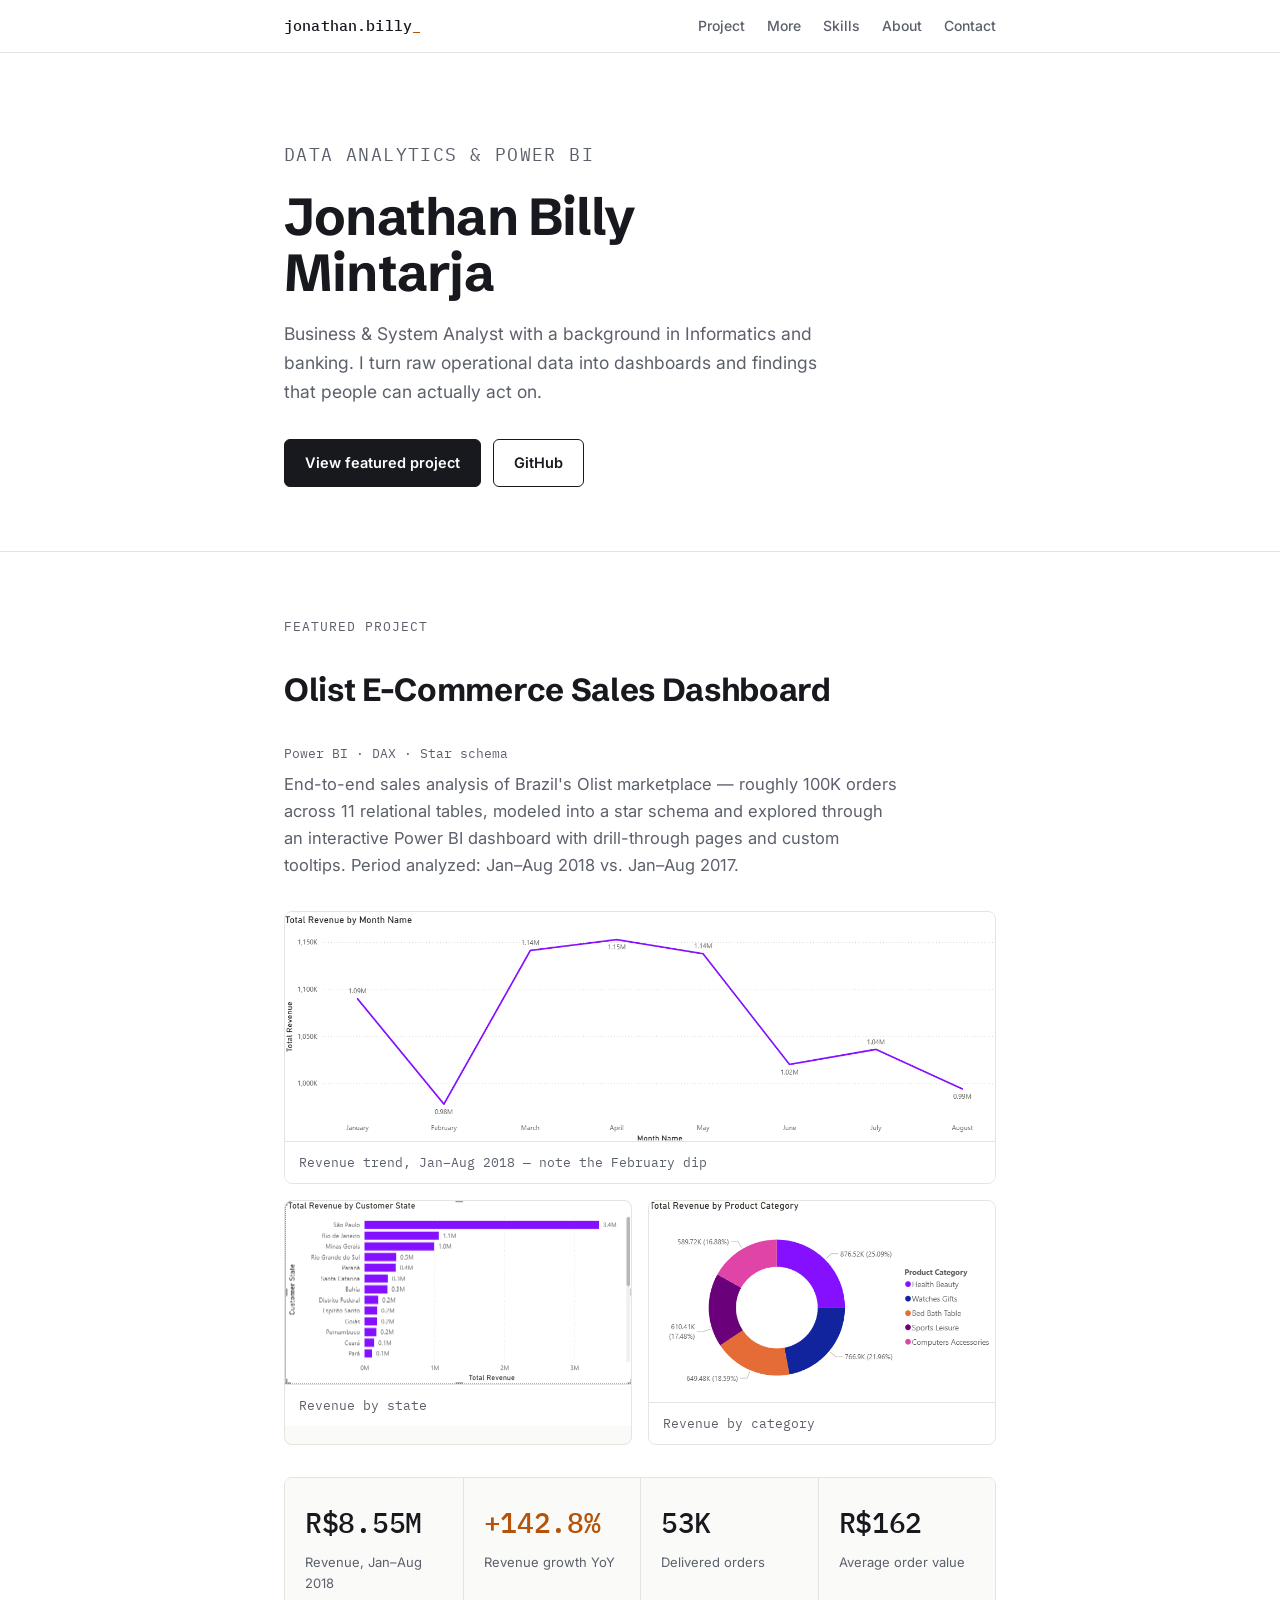
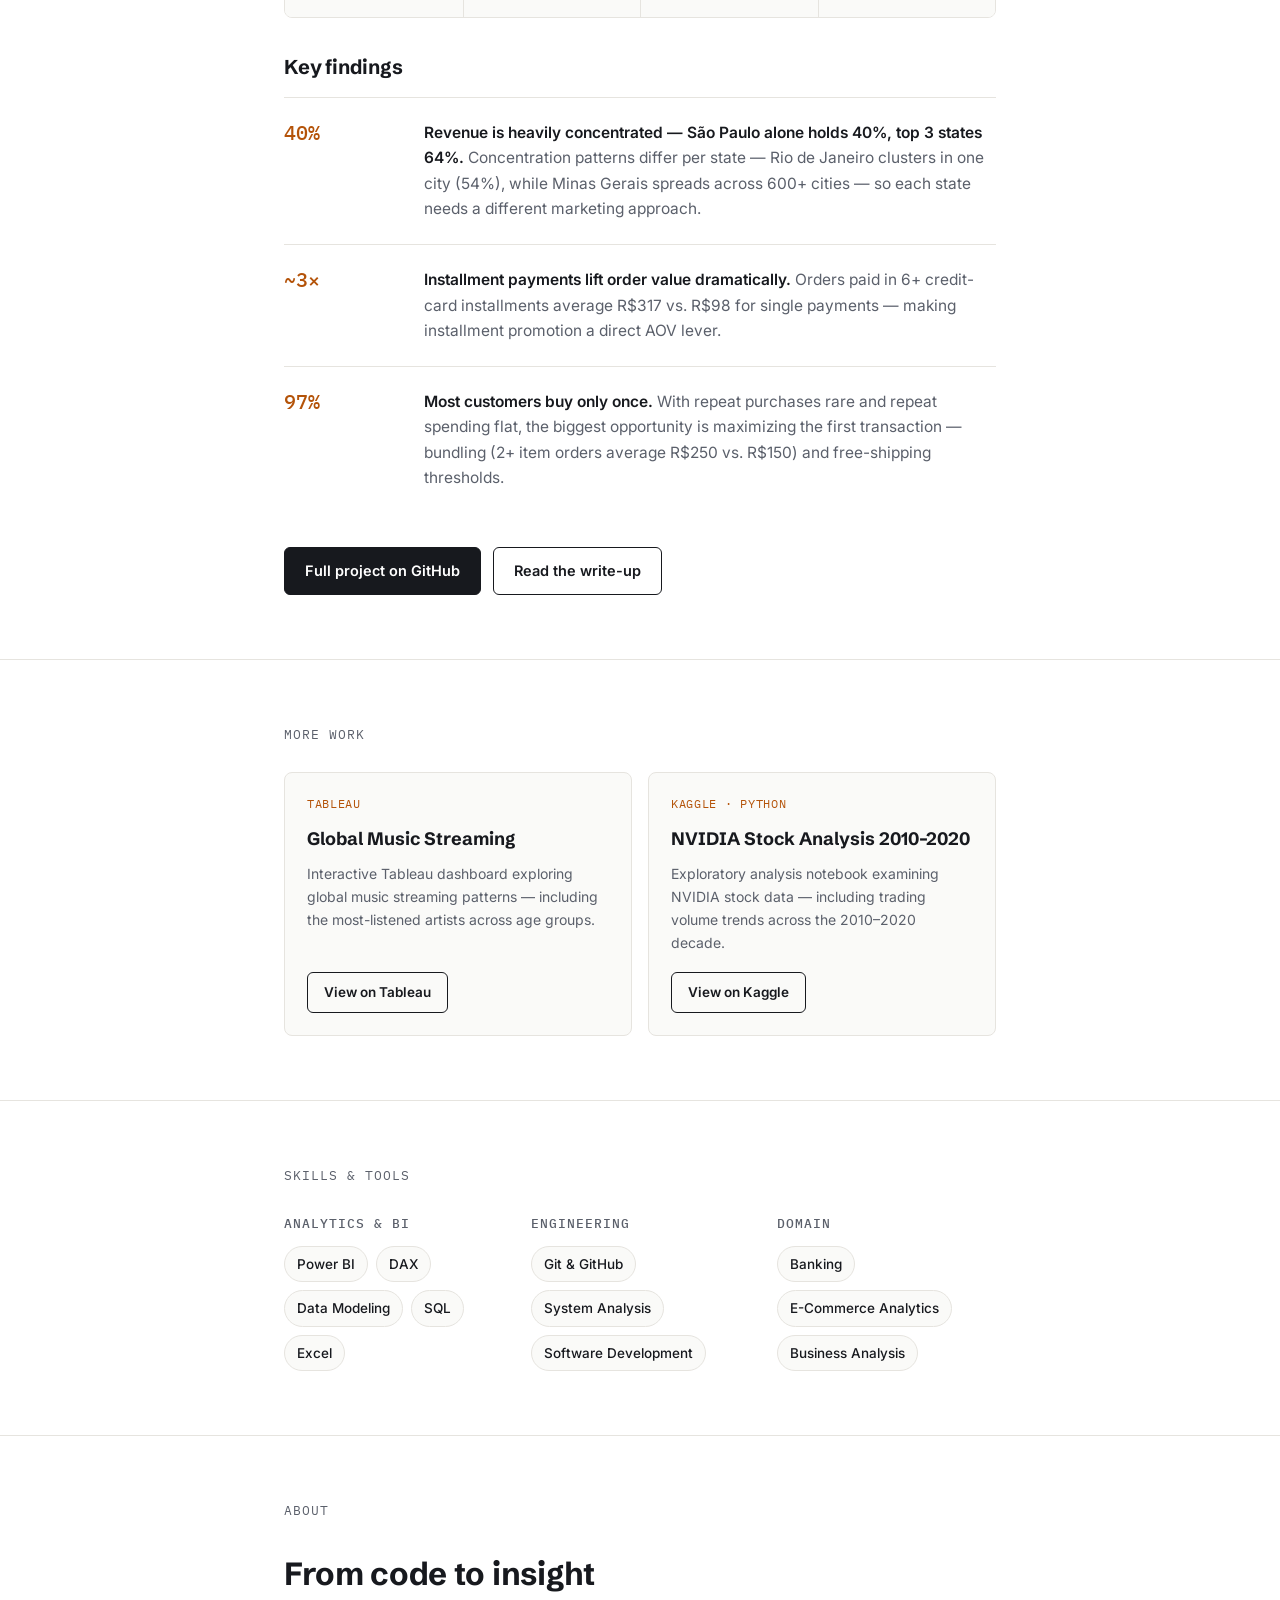
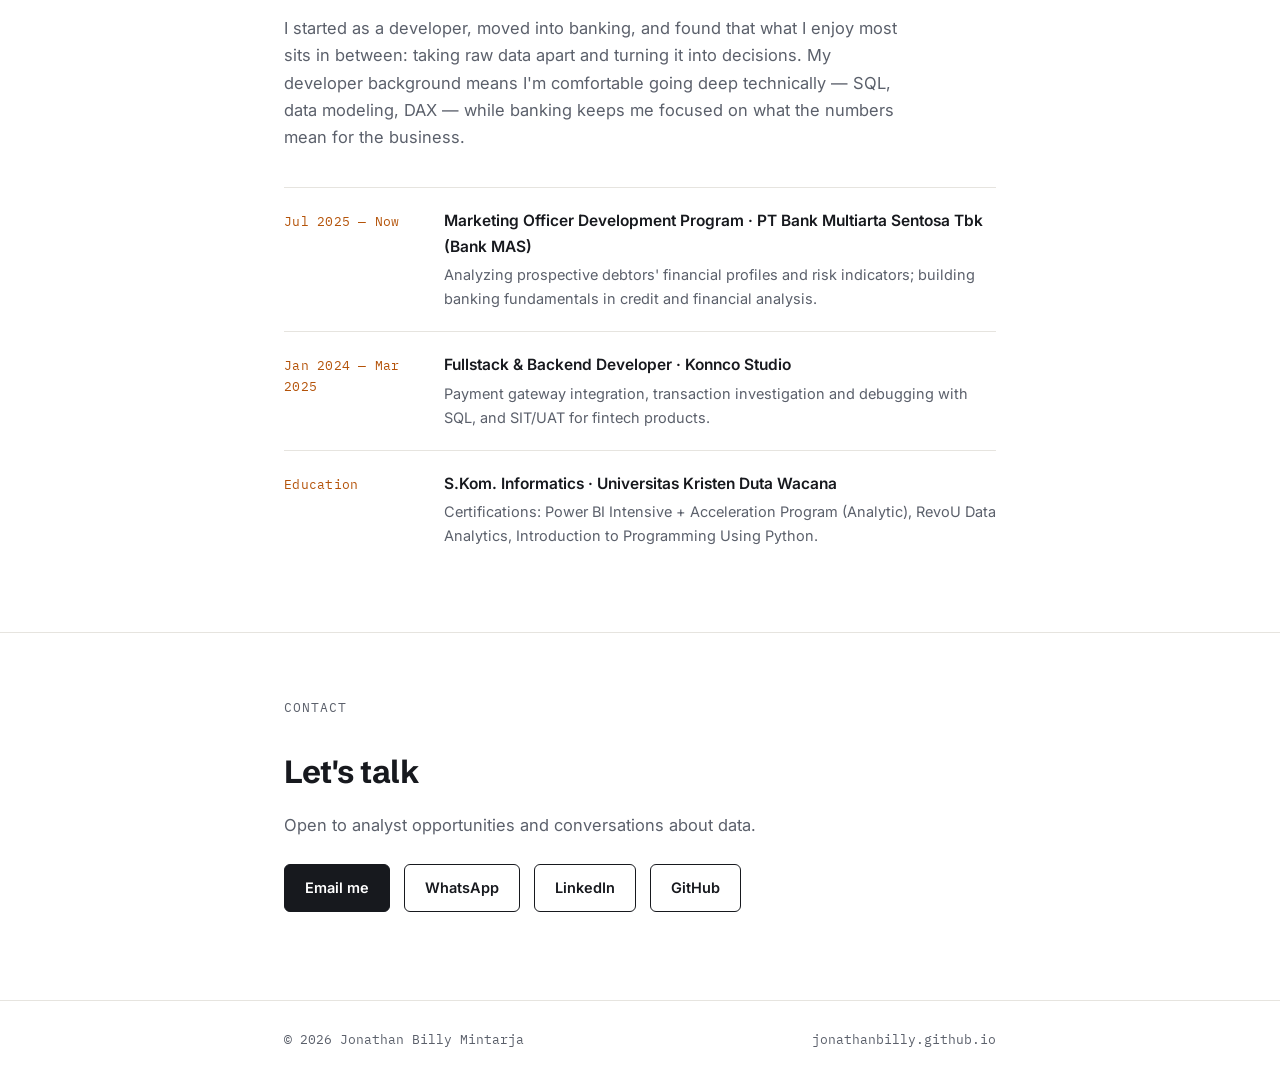
==== index.html @ 1a1cfaef "Update index.html" ====
<!DOCTYPE html>
<html lang="en">
<head>
<meta charset="UTF-8">
<meta name="viewport" content="width=device-width, initial-scale=1.0">
<title>Jonathan Billy Mintarja — Data & Business Analyst Portfolio</title>
<meta name="description" content="Portfolio of Jonathan Billy Mintarja — Business & System Analyst focused on Data Analytics and Power BI.">
<link rel="preconnect" href="https://fonts.googleapis.com">
<link rel="preconnect" href="https://fonts.gstatic.com" crossorigin>
<link href="https://fonts.googleapis.com/css2?family=Schibsted+Grotesk:wght@500;700&family=Inter:wght@400;500;600&family=IBM+Plex+Mono:wght@400;500&display=swap" rel="stylesheet">
<style>
  :root{
    --ink:#17191e;
    --ink-soft:#5b606b;
    --line:#e6e4df;
    --bg:#ffffff;
    --bg-tint:#fafaf8;
    --accent:#b45309;       /* muted amber — Power BI nod */
    --accent-soft:#fdf6ec;
    --max:760px;
  }
  *{box-sizing:border-box;margin:0;padding:0}
  html{scroll-behavior:smooth}
  @media (prefers-reduced-motion: reduce){ html{scroll-behavior:auto} }
  body{
    font-family:"Inter",system-ui,sans-serif;
    color:var(--ink);
    background:var(--bg);
    line-height:1.65;
    font-size:16.5px;
    -webkit-font-smoothing:antialiased;
  }
  .wrap{max-width:var(--max);margin:0 auto;padding:0 24px}
  a{color:var(--accent);text-decoration:none}
  a:hover{text-decoration:underline}
  a:focus-visible,button:focus-visible{outline:2px solid var(--accent);outline-offset:3px;border-radius:2px}
  .mono{font-family:"IBM Plex Mono",monospace}

  /* ---------- header ---------- */
  header{
  position:sticky;top:0;z-index:50;
  padding:14px 0;
  background:rgba(255,255,255,.85);
  backdrop-filter:blur(10px);
  -webkit-backdrop-filter:blur(10px);
  border-bottom:1px solid var(--line);
}
  header .wrap{display:flex;justify-content:space-between;align-items:center}
  .brand{font-family:"IBM Plex Mono",monospace;font-weight:500;font-size:14.5px;letter-spacing:.01em;color:var(--ink)}
  .cursor{color:var(--accent);animation:blink 1.1s steps(1) infinite}
  @keyframes blink{50%{opacity:0}}

  /* scroll reveal */
  .reveal{opacity:0;transform:translateY(14px);transition:opacity .55s ease,transform .55s ease}
  .reveal.in{opacity:1;transform:none}

  @media (prefers-reduced-motion: reduce){
    .cursor{animation:none}
    .reveal{opacity:1;transform:none;transition:none}
  }
  nav{display:flex;gap:22px}
  nav a{color:var(--ink-soft);font-size:14px;font-weight:500}
  nav a:hover{color:var(--ink);text-decoration:none}

  /* ---------- hero ---------- */
  .hero{padding-top:88px;padding-bottom:64px}
  .eyebrow{
    font-family:"IBM Plex Mono",monospace;font-size:12.5px;letter-spacing:.08em;
    text-transform:uppercase;color:var(--accent);margin-bottom:18px;
  }
  h1{
    font-family:"Schibsted Grotesk",sans-serif;font-weight:700;
    font-size:clamp(34px,6vw,52px);line-height:1.08;letter-spacing:-.015em;
    margin-bottom:20px;
  }
  .hero p{max-width:560px;color:var(--ink-soft);font-size:17.5px}
  .hero-links{display:flex;flex-wrap:wrap;gap:12px;margin-top:32px}
  .btn{
    display:inline-block;padding:11px 20px;border-radius:6px;font-size:14.5px;font-weight:600;
    border:1px solid var(--ink);color:var(--ink);transition:background .15s,color .15s;
  }
  .btn:hover{background:var(--ink);color:#fff;text-decoration:none}
  .btn.primary{background:var(--ink);color:#fff}
  .btn.primary:hover{background:#000}

  /* ---------- sections ---------- */
  section{padding:64px 0;border-top:1px solid var(--line)}
  .section-label{
    font-family:"IBM Plex Mono",monospace;font-size:12.5px;letter-spacing:.08em;
    text-transform:uppercase;color:var(--ink-soft);margin-bottom:28px;
  }
  h2{
    font-family:"Schibsted Grotesk",sans-serif;font-weight:700;
    font-size:clamp(24px,4vw,32px);letter-spacing:-.01em;margin-bottom:14px;
  }
  .muted{color:var(--ink-soft)}

  /* ---------- project ---------- */
  .proj-head{display:flex;flex-wrap:wrap;justify-content:space-between;gap:12px;align-items:baseline}
  .proj-meta{font-family:"IBM Plex Mono",monospace;font-size:13px;color:var(--ink-soft)}
  .proj-desc{max-width:620px;margin-top:6px}

  .shots{display:grid;grid-template-columns:1fr 1fr;gap:16px;margin:32px 0}
  .shot{
    border:1px solid var(--line);border-radius:8px;overflow:hidden;background:var(--bg-tint);margin:0;
  }
  .shot.wide{grid-column:1 / -1}
  @media (max-width:560px){ .shots{grid-template-columns:1fr} }
  .shot img{display:block;width:100%;height:auto;background:#fff}
  .shot-caption{
    font-family:"IBM Plex Mono",monospace;font-size:12.5px;color:var(--ink-soft);
    padding:10px 14px;border-top:1px solid var(--line);background:#fff;
  }

  /* KPI strip — the signature element */
  .kpis{
    display:grid;grid-template-columns:repeat(auto-fit,minmax(150px,1fr));
    border:1px solid var(--line);border-radius:8px;overflow:hidden;margin:32px 0;
  }
  .kpi{padding:22px 20px;background:var(--bg-tint)}
  .kpi + .kpi{border-left:1px solid var(--line)}
  .kpi .num{
    font-family:"IBM Plex Mono",monospace;font-weight:500;
    font-size:clamp(22px,3.4vw,28px);color:var(--ink);letter-spacing:-.01em;
  }
  .kpi .num span{color:var(--accent)}
  .kpi .lbl{font-size:13px;color:var(--ink-soft);margin-top:6px}
  @media (max-width:640px){
    .kpi + .kpi{border-left:none;border-top:1px solid var(--line)}
  }

  /* findings */
  .finding{display:grid;grid-template-columns:120px 1fr;gap:20px;padding:22px 0;border-top:1px solid var(--line)}
  .finding:first-of-type{border-top:none}
  .finding .stat{
    font-family:"IBM Plex Mono",monospace;font-size:20px;font-weight:500;color:var(--accent);
    line-height:1.3;
  }
  .finding p{color:var(--ink-soft);font-size:15.5px}
  .finding p strong{color:var(--ink);font-weight:600}
  @media (max-width:560px){
    .finding{grid-template-columns:1fr;gap:6px}
  }

  .proj-links{display:flex;flex-wrap:wrap;gap:12px;margin-top:34px}

  /* ---------- skills ---------- */
  .skill-groups{display:grid;grid-template-columns:repeat(auto-fit,minmax(210px,1fr));gap:28px;margin-top:8px}
  .skill-group h3{
    font-family:"IBM Plex Mono",monospace;font-size:12.5px;letter-spacing:.08em;
    text-transform:uppercase;color:var(--ink-soft);font-weight:500;margin-bottom:12px;
  }
  .tags{display:flex;flex-wrap:wrap;gap:8px}
  .tag{
    font-size:13.5px;font-weight:500;padding:6px 12px;border:1px solid var(--line);
    border-radius:99px;background:var(--bg-tint);color:var(--ink);
  }

  /* ---------- about ---------- */
  .about p{max-width:620px;color:var(--ink-soft)}
  .about p + p{margin-top:14px}
  .about strong{color:var(--ink);font-weight:600}
  .timeline{margin-top:36px}
  .tl-item{display:grid;grid-template-columns:140px 1fr;gap:20px;padding:20px 0;border-top:1px solid var(--line)}
  .tl-date{font-size:12.5px;color:var(--accent);padding-top:3px;letter-spacing:.02em}
  .tl-body h3{font-family:"Inter",sans-serif;font-size:15.5px;font-weight:600;color:var(--ink);margin-bottom:4px}
  .tl-body p{font-size:14.5px;color:var(--ink-soft);max-width:560px}
  @media (max-width:560px){
    .tl-item{grid-template-columns:1fr;gap:4px}
  }

  /* ---------- contact / footer ---------- */
  .contact .row{display:flex;flex-wrap:wrap;gap:14px;margin-top:24px}
  footer{
    border-top:1px solid var(--line);padding:28px 0;margin-top:24px;
    font-family:"IBM Plex Mono",monospace;font-size:12.5px;color:var(--ink-soft);
  }
  footer .wrap{display:flex;flex-wrap:wrap;gap:10px;justify-content:space-between}
  @media (max-width:520px){
  .hero{padding-top:52px;padding-bottom:44px}
  h1{font-size:33px;line-height:1.12;margin-bottom:16px}
  h1 br{display:none}
  .hero p{font-size:16px}
  .hero-links{margin-top:24px}
}
  .more-grid{display:grid;grid-template-columns:1fr 1fr;gap:16px;margin-top:8px}
  @media (max-width:560px){ .more-grid{grid-template-columns:1fr} }
  .more-card{
    border:1px solid var(--line);border-radius:8px;padding:22px;background:var(--bg-tint);
    display:flex;flex-direction:column;
  }
  .more-card .tool{
    font-family:"IBM Plex Mono",monospace;font-size:11.5px;letter-spacing:.06em;
    text-transform:uppercase;color:var(--accent);margin-bottom:10px;
  }
  .more-card h3{font-family:"Schibsted Grotesk",sans-serif;font-size:18px;margin-bottom:8px;color:var(--ink)}
  .more-card p{font-size:14px;color:var(--ink-soft);margin-bottom:18px;flex:1}
  .more-card .btn{align-self:flex-start;padding:8px 16px;font-size:13.5px}
.brand-short{display:none}
@media (max-width:520px){
  .brand-full{display:none}
  .brand-short{display:inline}
  header .wrap{justify-content:space-between}
  nav{gap:16px}
  nav a{font-size:13px}
}
</style>
</head>
<body>

<header>
  <div class="wrap">
    <span class="brand mono"><span class="brand-full">jonathan.billy</span><span class="brand-short">~/</span><span class="cursor" aria-hidden="true">_</span></span>
    <nav>
      <a href="#project">Project</a>
      <a href="#more">More</a>
      <a href="#skills">Skills</a>
      <a href="#about">About</a>
      <a href="#contact">Contact</a>
    </nav>
  </div>
</header>

<main>

  <!-- ============ HERO ============ -->
  <div class="hero wrap">
    <p class="eyebrow">Data Analytics &amp; Power BI</p>
    <h1>Jonathan Billy <br>Mintarja</h1>
    <p>Business &amp; System Analyst with a background in Informatics and banking. I turn raw operational data into dashboards and findings that people can actually act on.</p>
    <div class="hero-links">
      <a class="btn primary" href="#project">View featured project</a>
      
      <a class="btn" href="https://github.com/JONATHANBILLY" target="_blank" rel="noopener">GitHub</a>
    </div>
  </div>

  <!-- ============ PROJECT ============ -->
  <section id="project">
    <div class="wrap">
      <p class="section-label">Featured project</p>
      <div class="proj-head">
        <h2>Olist E-Commerce Sales Dashboard</h2>
        <span class="proj-meta">Power BI · DAX · Star schema</span>
      </div>
      <p class="proj-desc muted">
        End-to-end sales analysis of Brazil's Olist marketplace — roughly 100K orders across 11 relational
        tables, modeled into a star schema and explored through an interactive Power BI dashboard with
        drill-through pages and custom tooltips. Period analyzed: Jan–Aug 2018 vs. Jan–Aug 2017.
      </p>

      <div class="shots">
        <figure class="shot wide">
          <img src="[data-uri]" alt="Monthly revenue trend, Jan to Aug 2018, built in Power BI">
          <figcaption class="shot-caption">Revenue trend, Jan–Aug 2018 — note the February dip</figcaption>
        </figure>
        <figure class="shot">
          <img src="[data-uri]" alt="Total revenue by customer state, led by São Paulo">
          <figcaption class="shot-caption">Revenue by state</figcaption>
        </figure>
        <figure class="shot">
          <img src="[data-uri]" alt="Total revenue by product category">
          <figcaption class="shot-caption">Revenue by category</figcaption>
        </figure>
      </div>

      <div class="kpis" aria-label="Key metrics from the analysis">
        <div class="kpi"><div class="num" data-count="8.55" data-prefix="R$" data-suffix="M" data-decimals="2">R$8.55M</div><div class="lbl">Revenue, Jan–Aug 2018</div></div>
        <div class="kpi"><div class="num"><span data-count="142.8" data-prefix="+" data-suffix="%" data-decimals="1">+142.8%</span></div><div class="lbl">Revenue growth YoY</div></div>
        <div class="kpi"><div class="num" data-count="53" data-suffix="K" data-decimals="0">53K</div><div class="lbl">Delivered orders</div></div>
        <div class="kpi"><div class="num" data-count="162" data-prefix="R$" data-decimals="0">R$162</div><div class="lbl">Average order value</div></div>
      </div>

      <h2 style="font-size:20px;margin-top:8px">Key findings</h2>

      <div class="finding">
        <div class="stat">40%</div>
        <p><strong>Revenue is heavily concentrated — São Paulo alone holds 40%, top 3 states 64%.</strong> Concentration patterns differ per state — Rio de Janeiro clusters in one city (54%), while Minas Gerais spreads across 600+ cities — so each state needs a different marketing approach.</p>
      </div>

      <div class="finding">
        <div class="stat">~3×</div>
        <p><strong>Installment payments lift order value dramatically.</strong> Orders paid in 6+ credit-card installments average R$317 vs. R$98 for single payments — making installment promotion a direct AOV lever.</p>
      </div>

      <div class="finding">
        <div class="stat">97%</div>
        <p><strong>Most customers buy only once.</strong> With repeat purchases rare and repeat spending flat, the biggest opportunity is maximizing the first transaction — bundling (2+ item orders average R$250 vs. R$150) and free-shipping thresholds.</p>
      </div>

      <div class="proj-links">
        
        <a class="btn primary" href="https://github.com/JONATHANBILLY/powerbi-olist" target="_blank" rel="noopener">Full project on GitHub</a>
        <a class="btn" href="https://github.com/JONATHANBILLY/powerbi-olist#readme" target="_blank" rel="noopener">Read the write-up</a>
      </div>
    </div>
  </section>
<!-- ============ MORE WORK ============ -->
  <section id="more">
    <div class="wrap">
      <p class="section-label">More work</p>
      <div class="more-grid">
        <div class="more-card">
          <span class="tool">Tableau</span>
          <h3>Global Music Streaming</h3>
          <p>Interactive Tableau dashboard exploring global music streaming patterns — including the most-listened artists across age groups.</p>
          <a class="btn" href="https://public.tableau.com/app/profile/jonathan.billy.mintarja/viz/GlobalMusicStreaming/MostListenedArtistbyAgeGroup" target="_blank" rel="noopener">View on Tableau</a>
        </div>
        <div class="more-card">
          <span class="tool">Kaggle · Python</span>
          <h3>NVIDIA Stock Analysis 2010–2020</h3>
          <p>Exploratory analysis notebook examining NVIDIA stock data — including trading volume trends across the 2010–2020 decade.</p>
          <a class="btn" href="https://www.kaggle.com/code/jonathanbilly/highest-volume-from-2010-2020" target="_blank" rel="noopener">View on Kaggle</a>
        </div>
      </div>
    </div>
  </section>
  <!-- ============ SKILLS ============ -->
  <section id="skills">
    <div class="wrap">
      <p class="section-label">Skills &amp; tools</p>
      <div class="skill-groups">
        <div class="skill-group">
          <h3>Analytics &amp; BI</h3>
          <div class="tags">
            <span class="tag">Power BI</span>
            <span class="tag">DAX</span>
            <span class="tag">Data Modeling</span>
            <span class="tag">SQL</span>
            <span class="tag">Excel</span>
          </div>
        </div>
        <div class="skill-group">
          <h3>Engineering</h3>
          <div class="tags">
            <span class="tag">Git &amp; GitHub</span>
            <span class="tag">System Analysis</span>
            <span class="tag">Software Development</span>
          </div>
        </div>
        <div class="skill-group">
          <h3>Domain</h3>
          <div class="tags">
            <span class="tag">Banking</span>
            <span class="tag">E-Commerce Analytics</span>
            <span class="tag">Business Analysis</span>
          </div>
        </div>
      </div>
    </div>
  </section>

  <!-- ============ ABOUT ============ -->
  <section id="about" class="about">
    <div class="wrap">
      <p class="section-label">About</p>
      <h2>From code to insight</h2>
      <p>
        I started as a developer, moved into banking, and found that what I enjoy most sits in
        between: taking raw data apart and turning it into decisions. My developer background means
        I'm comfortable going deep technically — SQL, data modeling, DAX — while banking keeps me
        focused on what the numbers mean for the business.
      </p>

      <div class="timeline">
        <div class="tl-item">
          <div class="tl-date mono">Jul 2025 — Now</div>
          <div class="tl-body">
            <h3>Marketing Officer Development Program · PT Bank Multiarta Sentosa Tbk (Bank MAS)</h3>
            <p>Analyzing prospective debtors' financial profiles and risk indicators; building banking fundamentals in credit and financial analysis.</p>
          </div>
        </div>
        <div class="tl-item">
          <div class="tl-date mono">Jan 2024 — Mar 2025</div>
          <div class="tl-body">
            <h3>Fullstack &amp; Backend Developer · Konnco Studio</h3>
            <p>Payment gateway integration, transaction investigation and debugging with SQL, and SIT/UAT for fintech products.</p>
          </div>
        </div>
        <div class="tl-item">
          <div class="tl-date mono">Education</div>
          <div class="tl-body">
            <h3>S.Kom. Informatics · Universitas Kristen Duta Wacana</h3>
            <p>Certifications: Power BI Intensive + Acceleration Program (Analytic), RevoU Data Analytics, Introduction to Programming Using Python.</p>
          </div>
        </div>
      </div>
    </div>
  </section>

  <!-- ============ CONTACT ============ -->
  <section id="contact" class="contact">
    <div class="wrap">
      <p class="section-label">Contact</p>
      <h2>Let's talk</h2>
      <p class="muted">Open to analyst opportunities and conversations about data.</p>
      <div class="row">
        
        <a class="btn primary" href="mailto:jonathanbillym@gmail.com">Email me</a>
        <a class="btn" href="https://wa.me/6281219658512" target="_blank" rel="noopener">WhatsApp</a>
        <a class="btn" href="https://www.linkedin.com/in/jonathan-billy-mintarja/" target="_blank" rel="noopener">LinkedIn</a>
        <a class="btn" href="https://github.com/JONATHANBILLY" target="_blank" rel="noopener">GitHub</a>
      </div>
    </div>
  </section>

</main>

<footer>
  <div class="wrap">
    <span>© 2026 Jonathan Billy Mintarja</span>
    <span class="mono">jonathanbilly.github.io</span>
  </div>
</footer>

<script>
(function(){
  var reduce = window.matchMedia('(prefers-reduced-motion: reduce)').matches;

  /* scroll reveal */
  var targets = document.querySelectorAll('section .wrap, .hero, .finding, .shot, .kpis');
  targets.forEach(function(el){ el.classList.add('reveal'); });
  if(reduce || !('IntersectionObserver' in window)){
    targets.forEach(function(el){ el.classList.add('in'); });
  }else{
    var io = new IntersectionObserver(function(entries){
      entries.forEach(function(e){
        if(e.isIntersecting){ e.target.classList.add('in'); io.unobserve(e.target); }
      });
    },{threshold:.12});
    targets.forEach(function(el){ io.observe(el); });
  }

  /* KPI count-up */
  var nums = document.querySelectorAll('[data-count]');
  function animate(el){
    var end = parseFloat(el.dataset.count),
        dec = parseInt(el.dataset.decimals||'0',10),
        pre = el.dataset.prefix||'', suf = el.dataset.suffix||'',
        dur = 1200, t0 = null;
    function frame(t){
      if(!t0) t0 = t;
      var p = Math.min((t-t0)/dur,1);
      p = 1-Math.pow(1-p,3); /* ease-out */
      el.textContent = pre + (end*p).toFixed(dec) + suf;
      if(p<1) requestAnimationFrame(frame);
    }
    requestAnimationFrame(frame);
  }
  if(reduce || !('IntersectionObserver' in window)) return;
  var io2 = new IntersectionObserver(function(entries){
    entries.forEach(function(e){
      if(e.isIntersecting){ animate(e.target); io2.unobserve(e.target); }
    });
  },{threshold:.6});
  nums.forEach(function(el){ io2.observe(el); });
})();
</script>

</body>
</html>
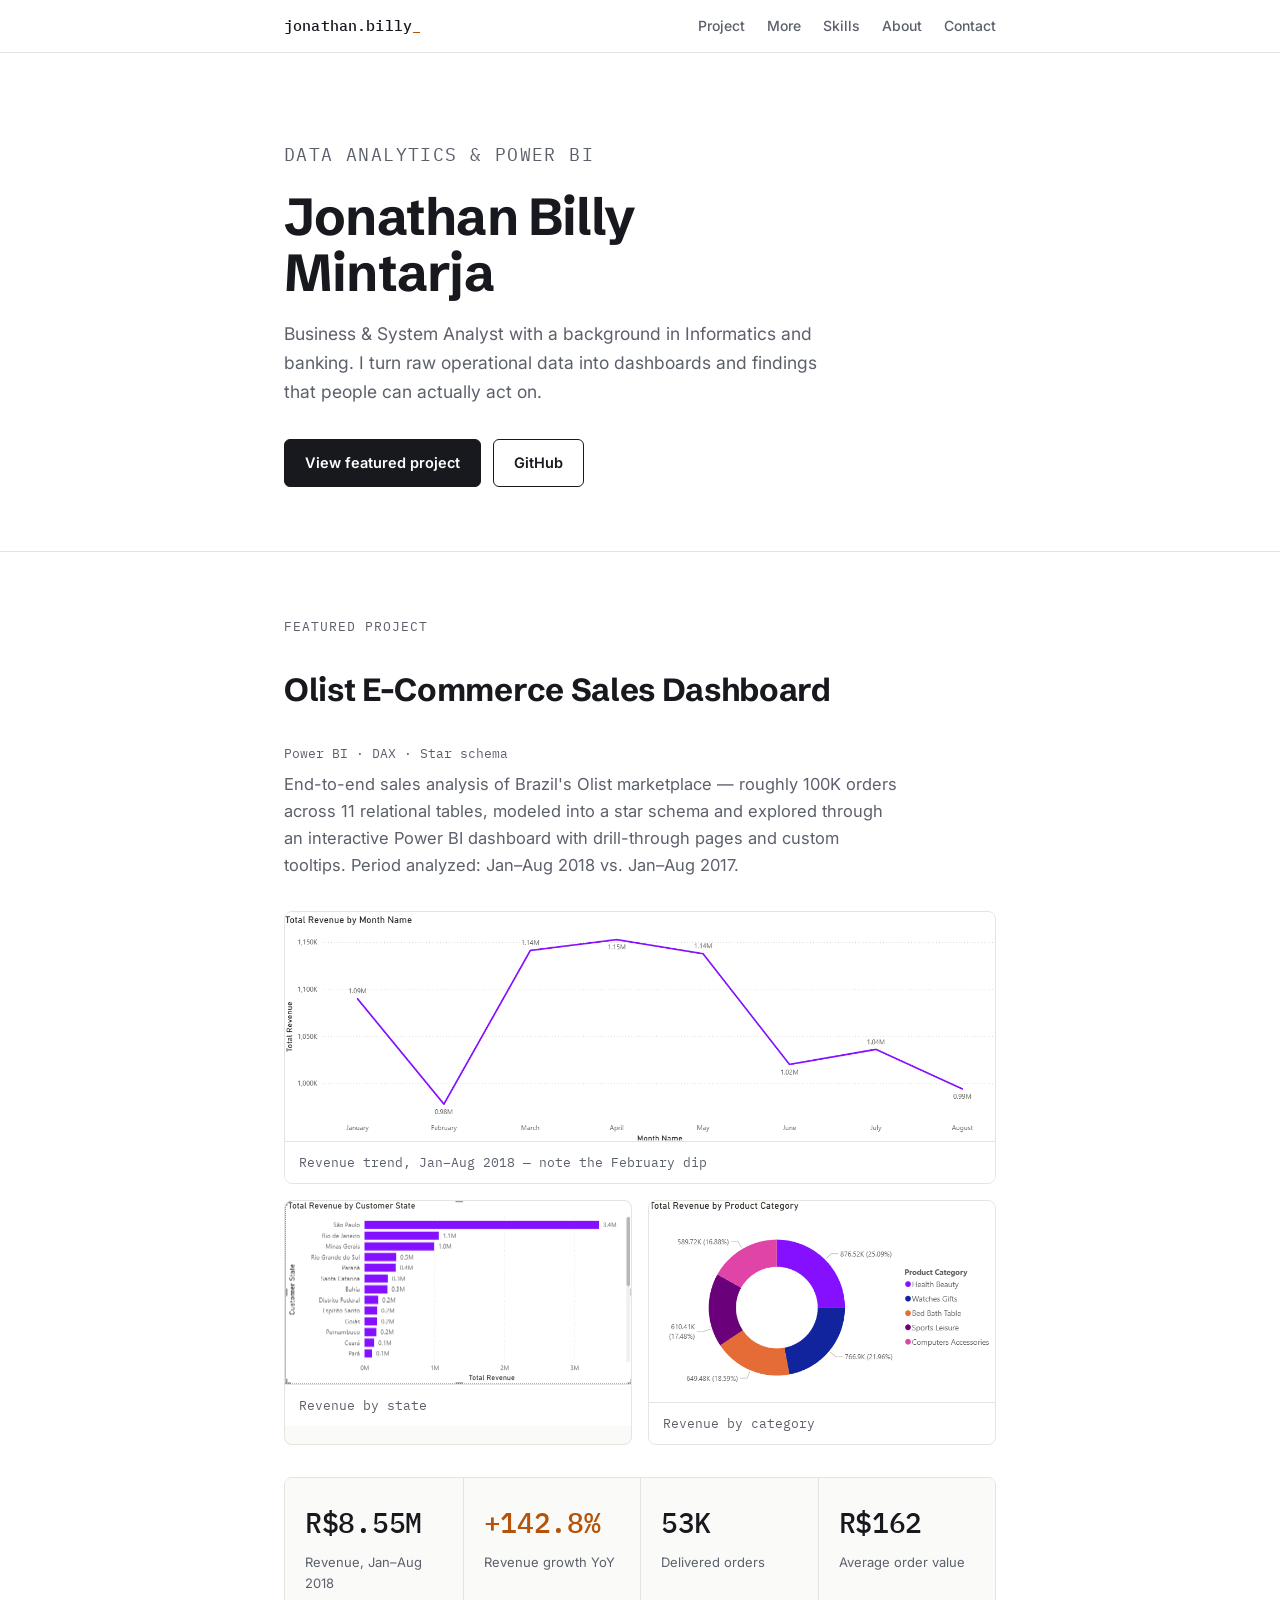
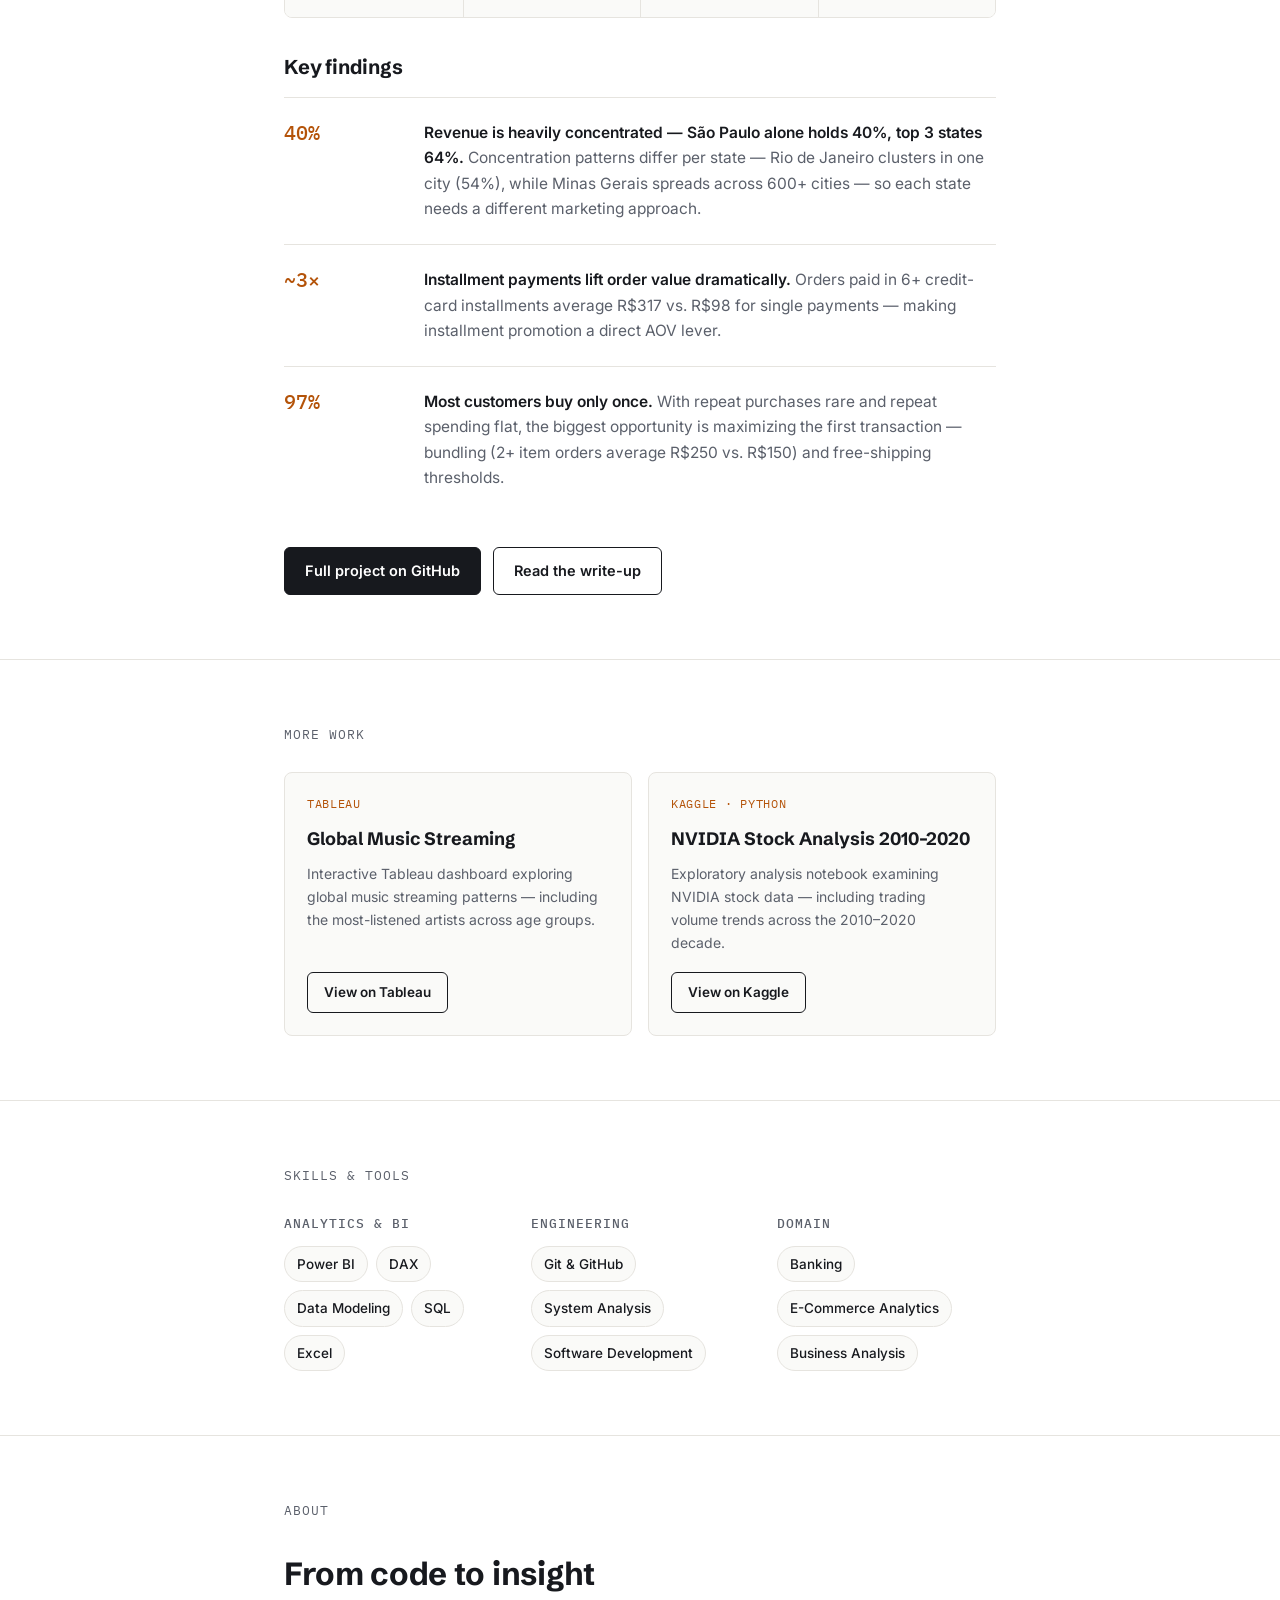
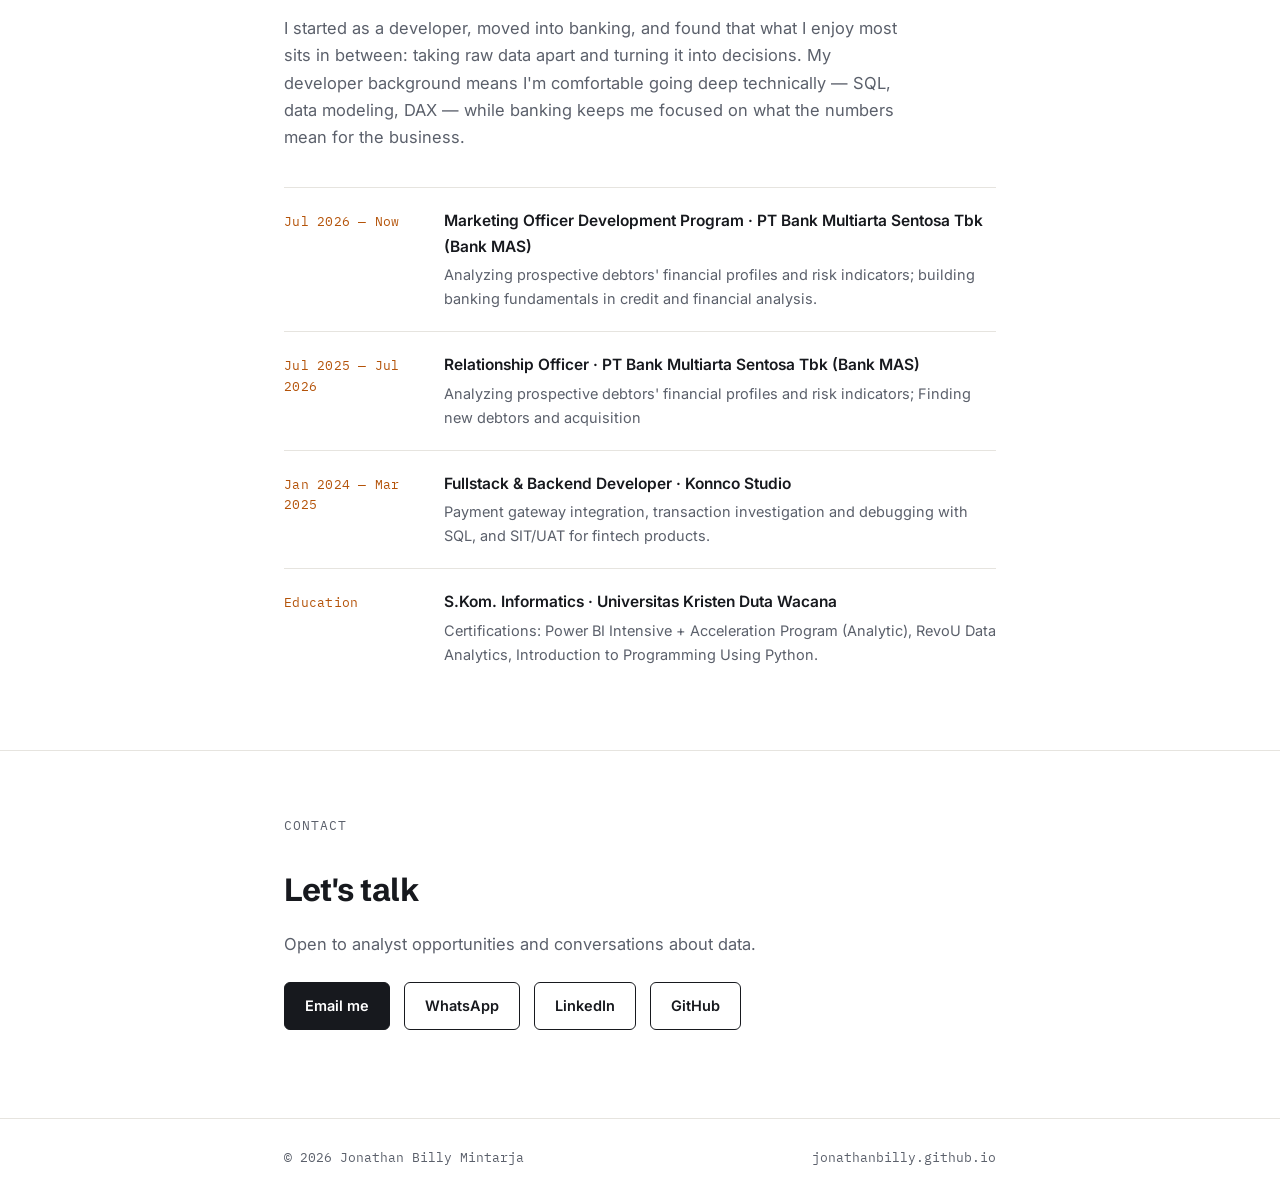
==== commit d54678d6: "Update index.html" ====
--- a/index.html
+++ b/index.html
@@ -203,6 +203,7 @@
   header .wrap{justify-content:space-between}
   nav{gap:16px}
   nav a{font-size:13px}
+  footer .footer-url{display:none}
 }
 </style>
 </head>
@@ -364,10 +365,17 @@
 
       <div class="timeline">
         <div class="tl-item">
-          <div class="tl-date mono">Jul 2025 — Now</div>
+          <div class="tl-date mono">Jul 2026 — Now</div>
           <div class="tl-body">
             <h3>Marketing Officer Development Program · PT Bank Multiarta Sentosa Tbk (Bank MAS)</h3>
             <p>Analyzing prospective debtors' financial profiles and risk indicators; building banking fundamentals in credit and financial analysis.</p>
+          </div>
+        </div>
+        <div class="tl-item">
+          <div class="tl-date mono">Jul 2025 — Jul 2026</div>
+          <div class="tl-body">
+            <h3>Relationship Officer · PT Bank Multiarta Sentosa Tbk (Bank MAS)</h3>
+            <p>Analyzing prospective debtors' financial profiles and risk indicators; Finding new debtors and acquisition</p>
           </div>
         </div>
         <div class="tl-item">
@@ -409,7 +417,7 @@
 <footer>
   <div class="wrap">
     <span>© 2026 Jonathan Billy Mintarja</span>
-    <span class="mono">jonathanbilly.github.io</span>
+    <span class="mono footer-url">jonathanbilly.github.io</span>
   </div>
 </footer>
 
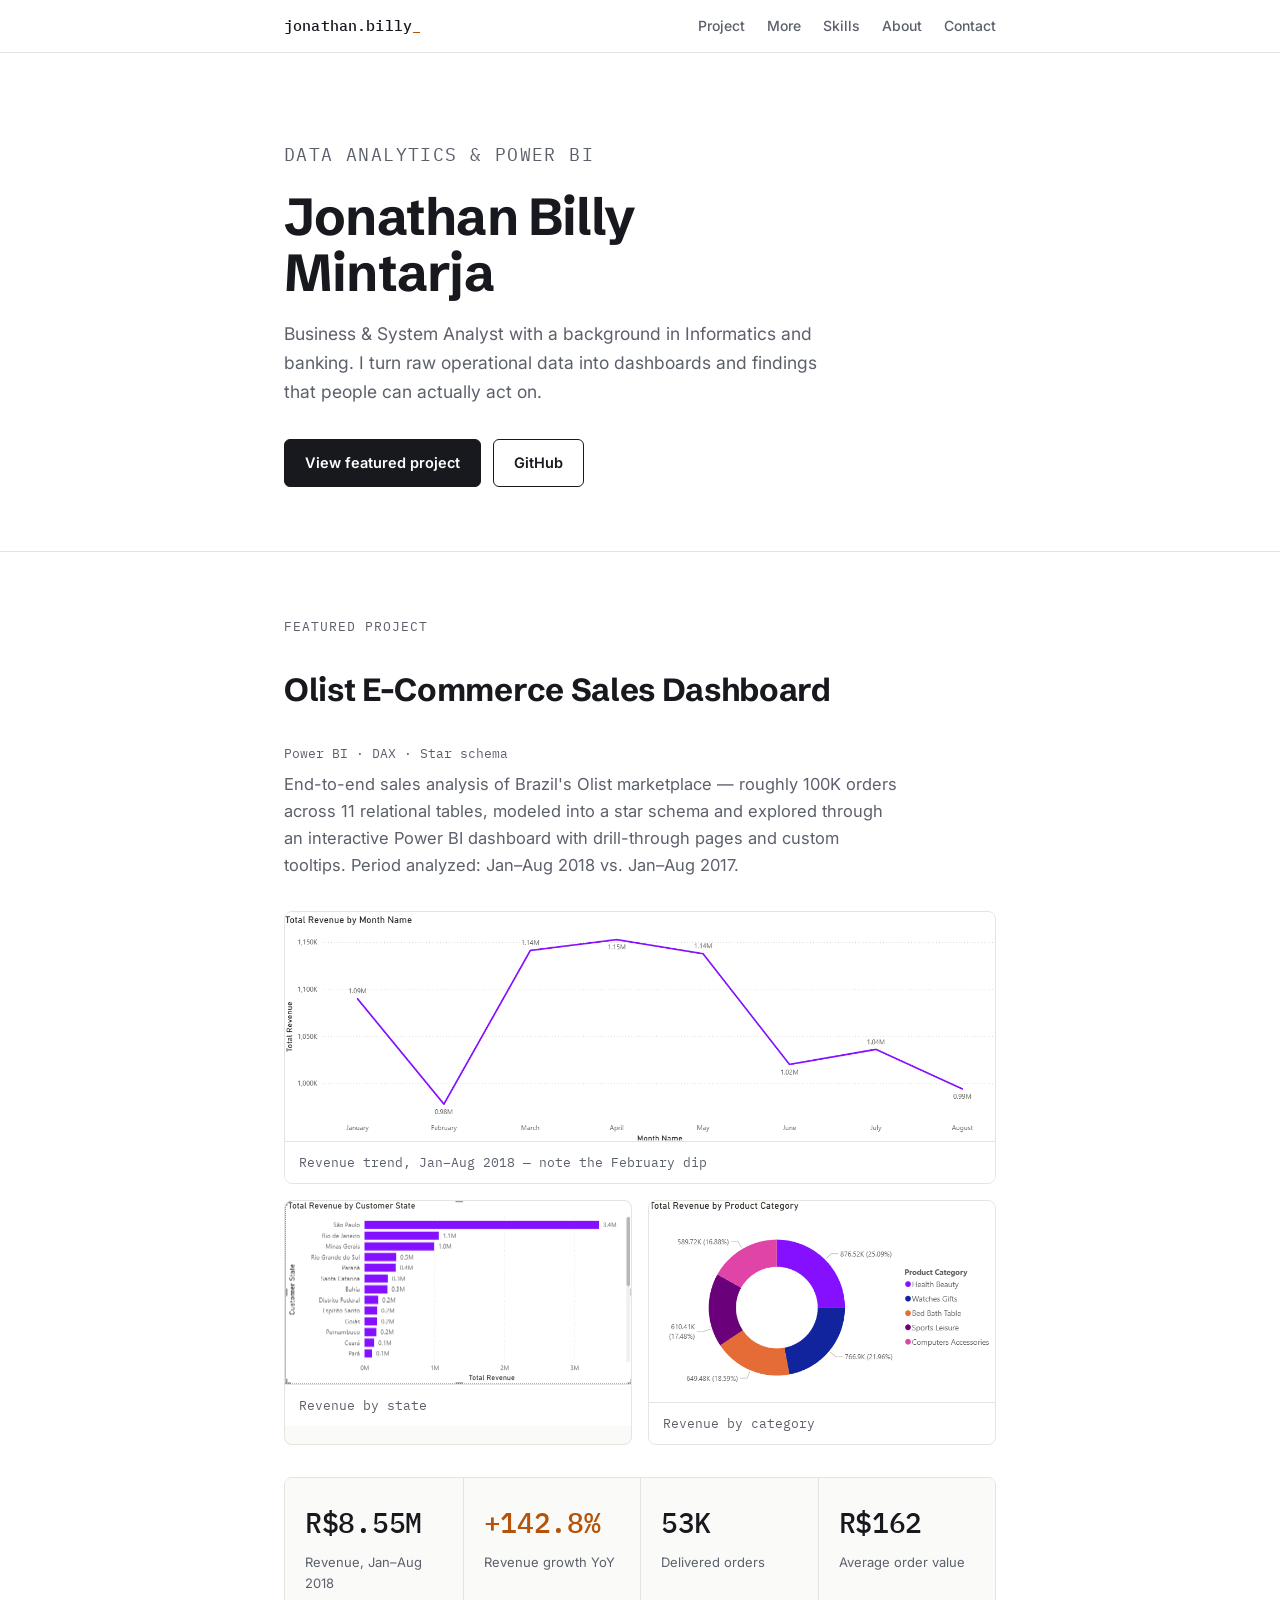
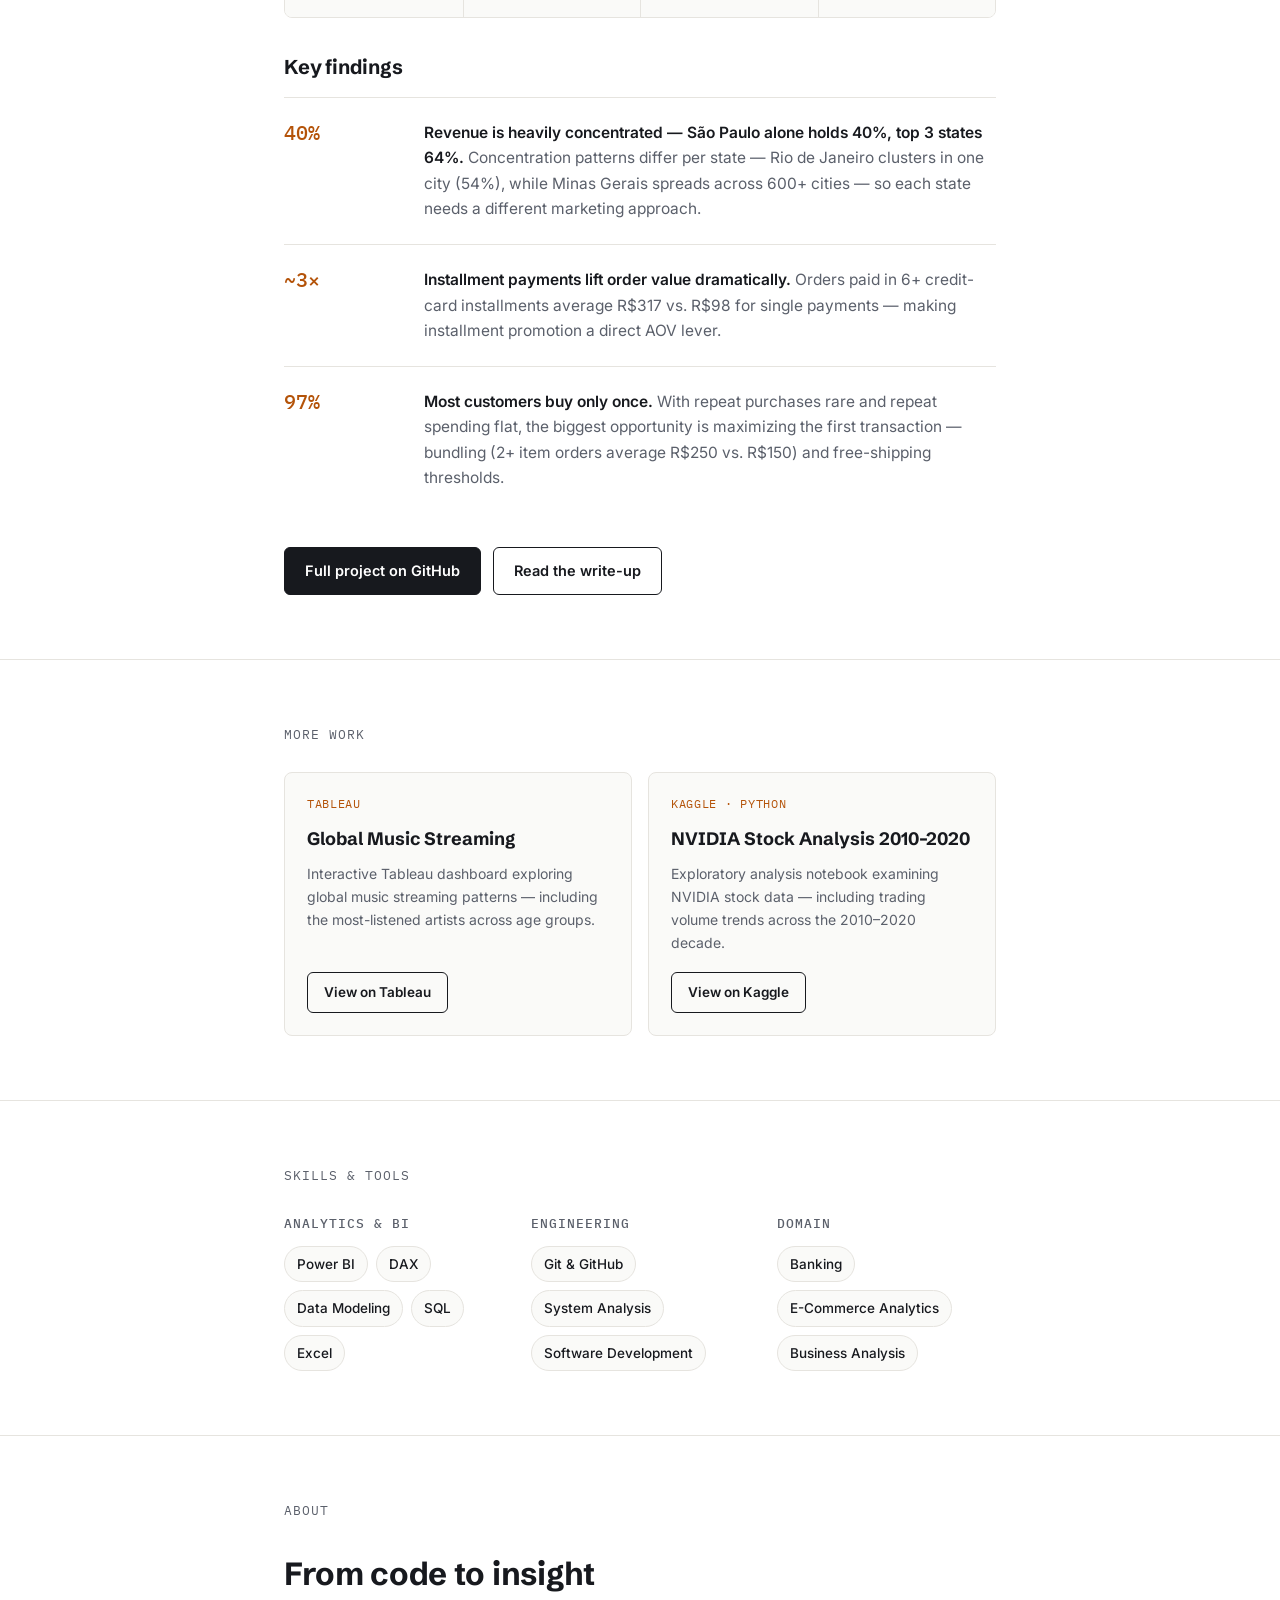
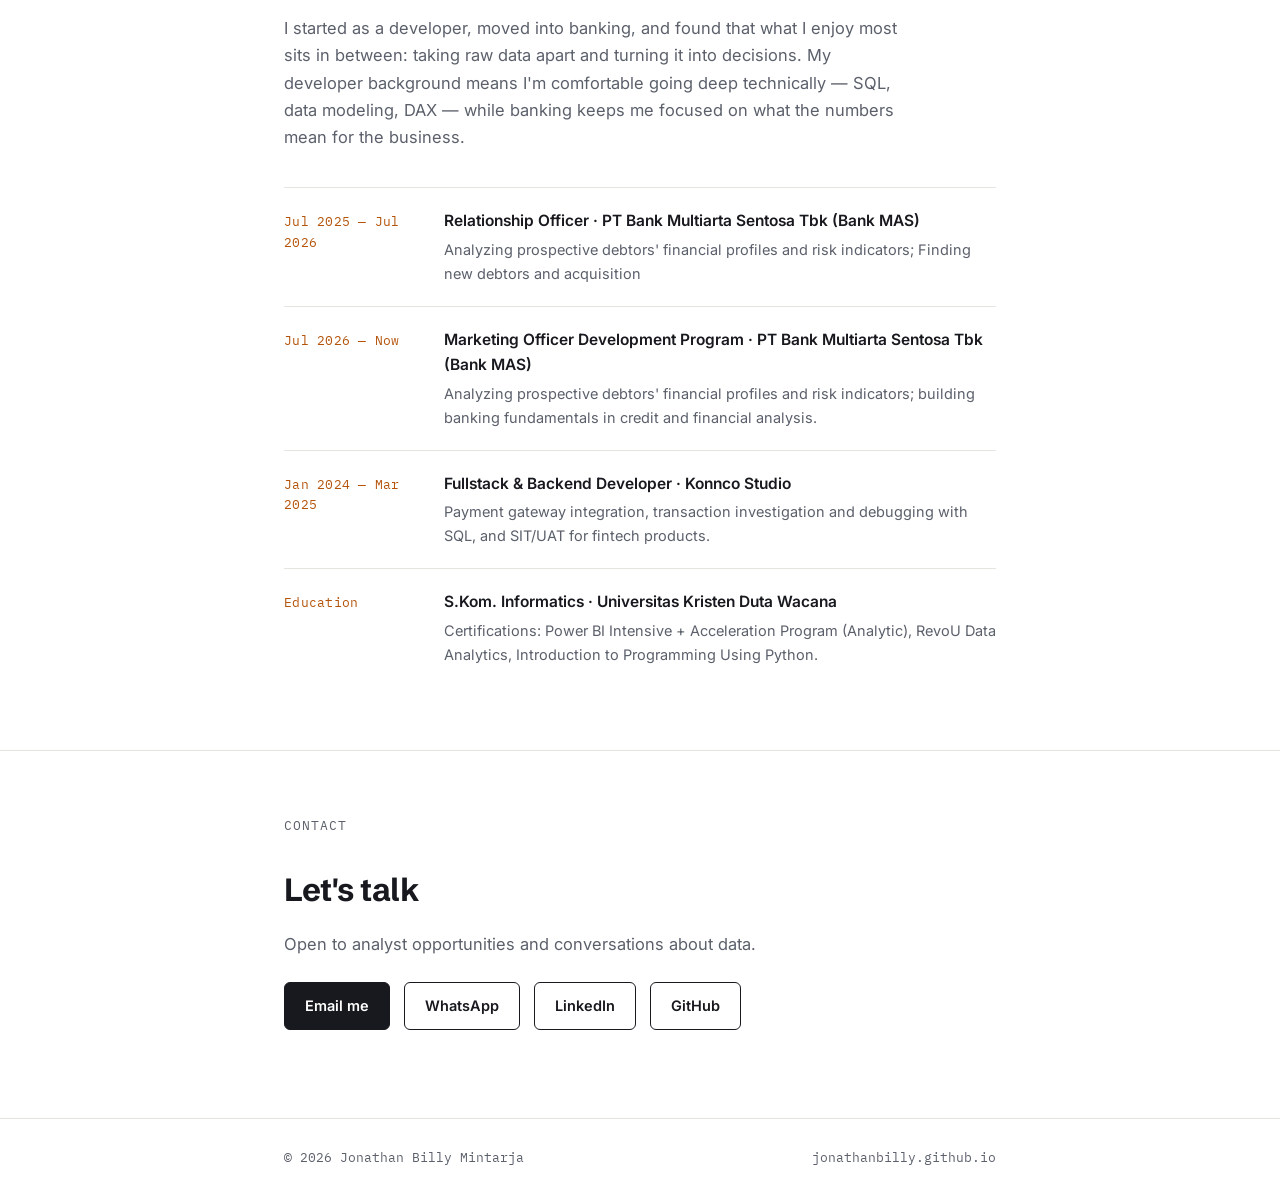
==== commit 26e96649: "Update index.html" ====
--- a/index.html
+++ b/index.html
@@ -365,17 +365,17 @@
 
       <div class="timeline">
         <div class="tl-item">
+          <div class="tl-date mono">Jul 2025 — Jul 2026</div>
+          <div class="tl-body">
+            <h3>Relationship Officer · PT Bank Multiarta Sentosa Tbk (Bank MAS)</h3>
+            <p>Analyzing prospective debtors' financial profiles and risk indicators; Finding new debtors and acquisition</p>
+          </div>
+        </div>
+        <div class="tl-item">
           <div class="tl-date mono">Jul 2026 — Now</div>
           <div class="tl-body">
             <h3>Marketing Officer Development Program · PT Bank Multiarta Sentosa Tbk (Bank MAS)</h3>
             <p>Analyzing prospective debtors' financial profiles and risk indicators; building banking fundamentals in credit and financial analysis.</p>
-          </div>
-        </div>
-        <div class="tl-item">
-          <div class="tl-date mono">Jul 2025 — Jul 2026</div>
-          <div class="tl-body">
-            <h3>Relationship Officer · PT Bank Multiarta Sentosa Tbk (Bank MAS)</h3>
-            <p>Analyzing prospective debtors' financial profiles and risk indicators; Finding new debtors and acquisition</p>
           </div>
         </div>
         <div class="tl-item">
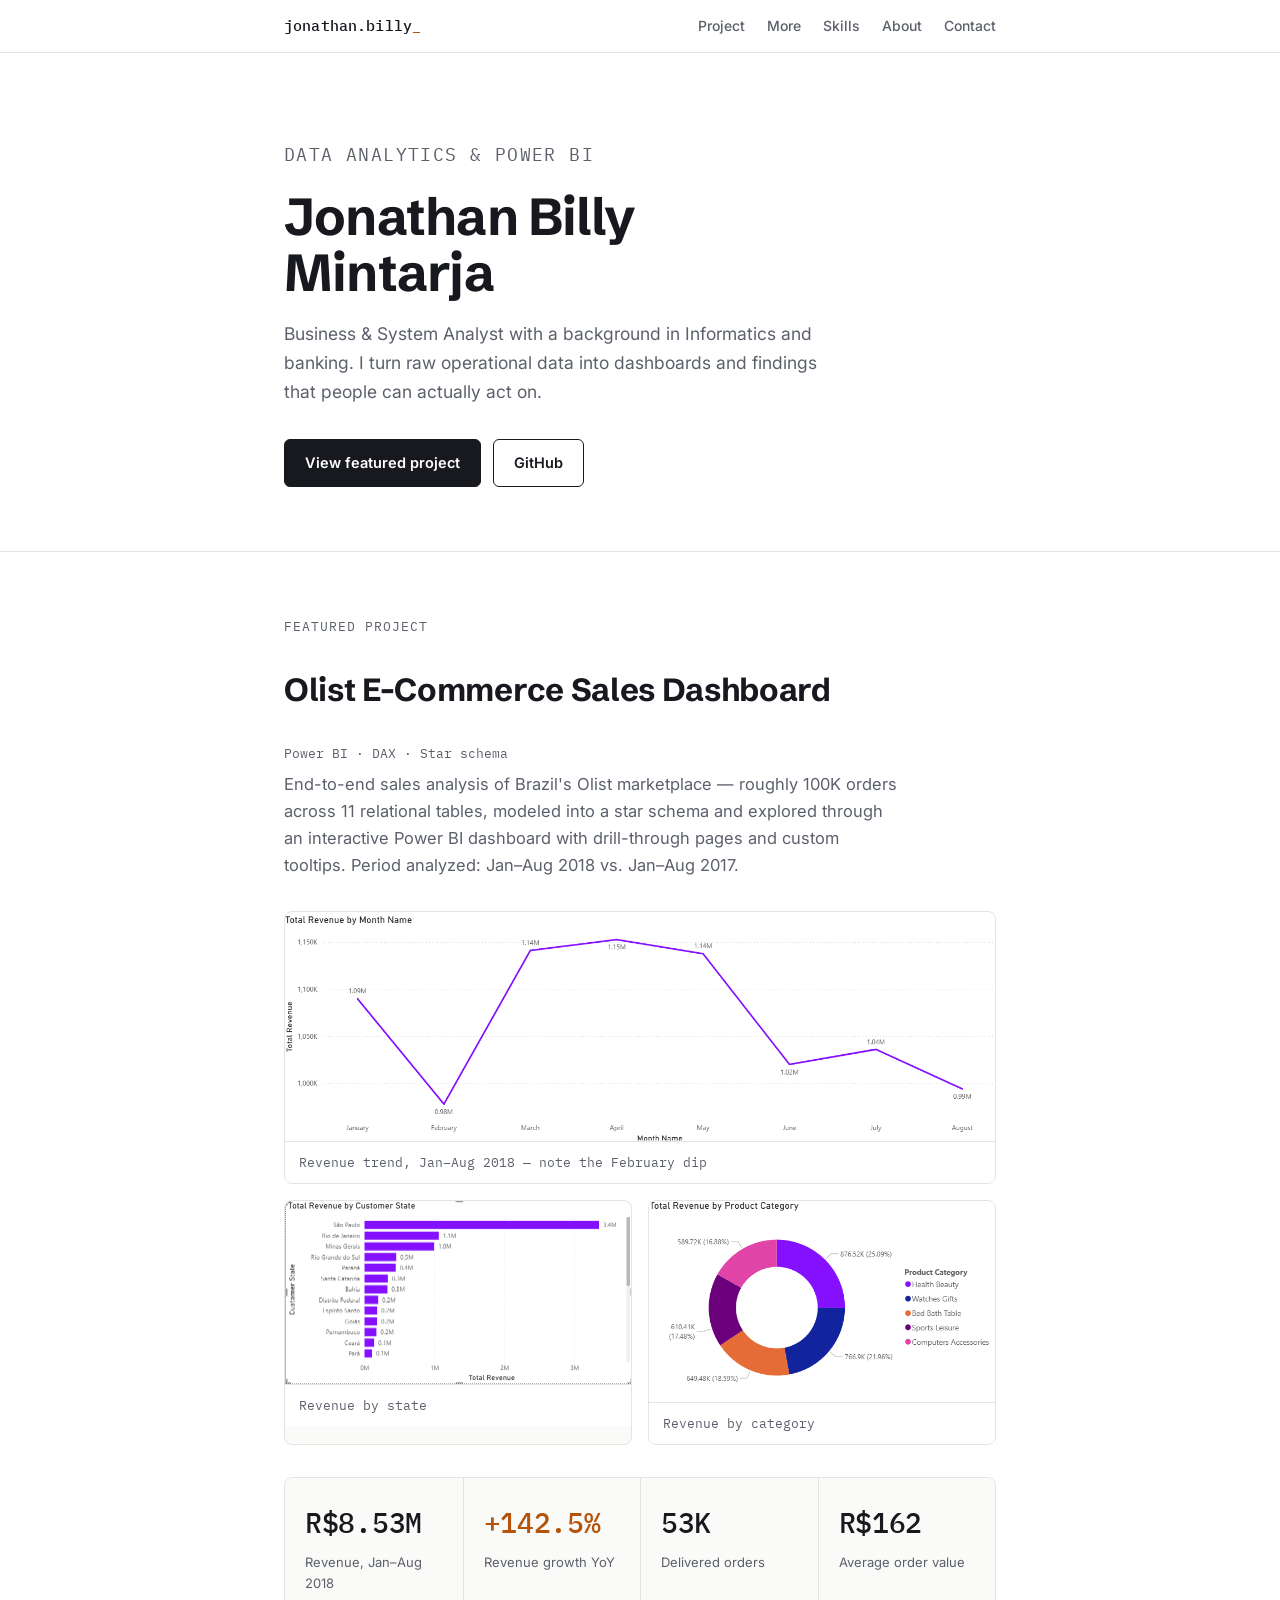
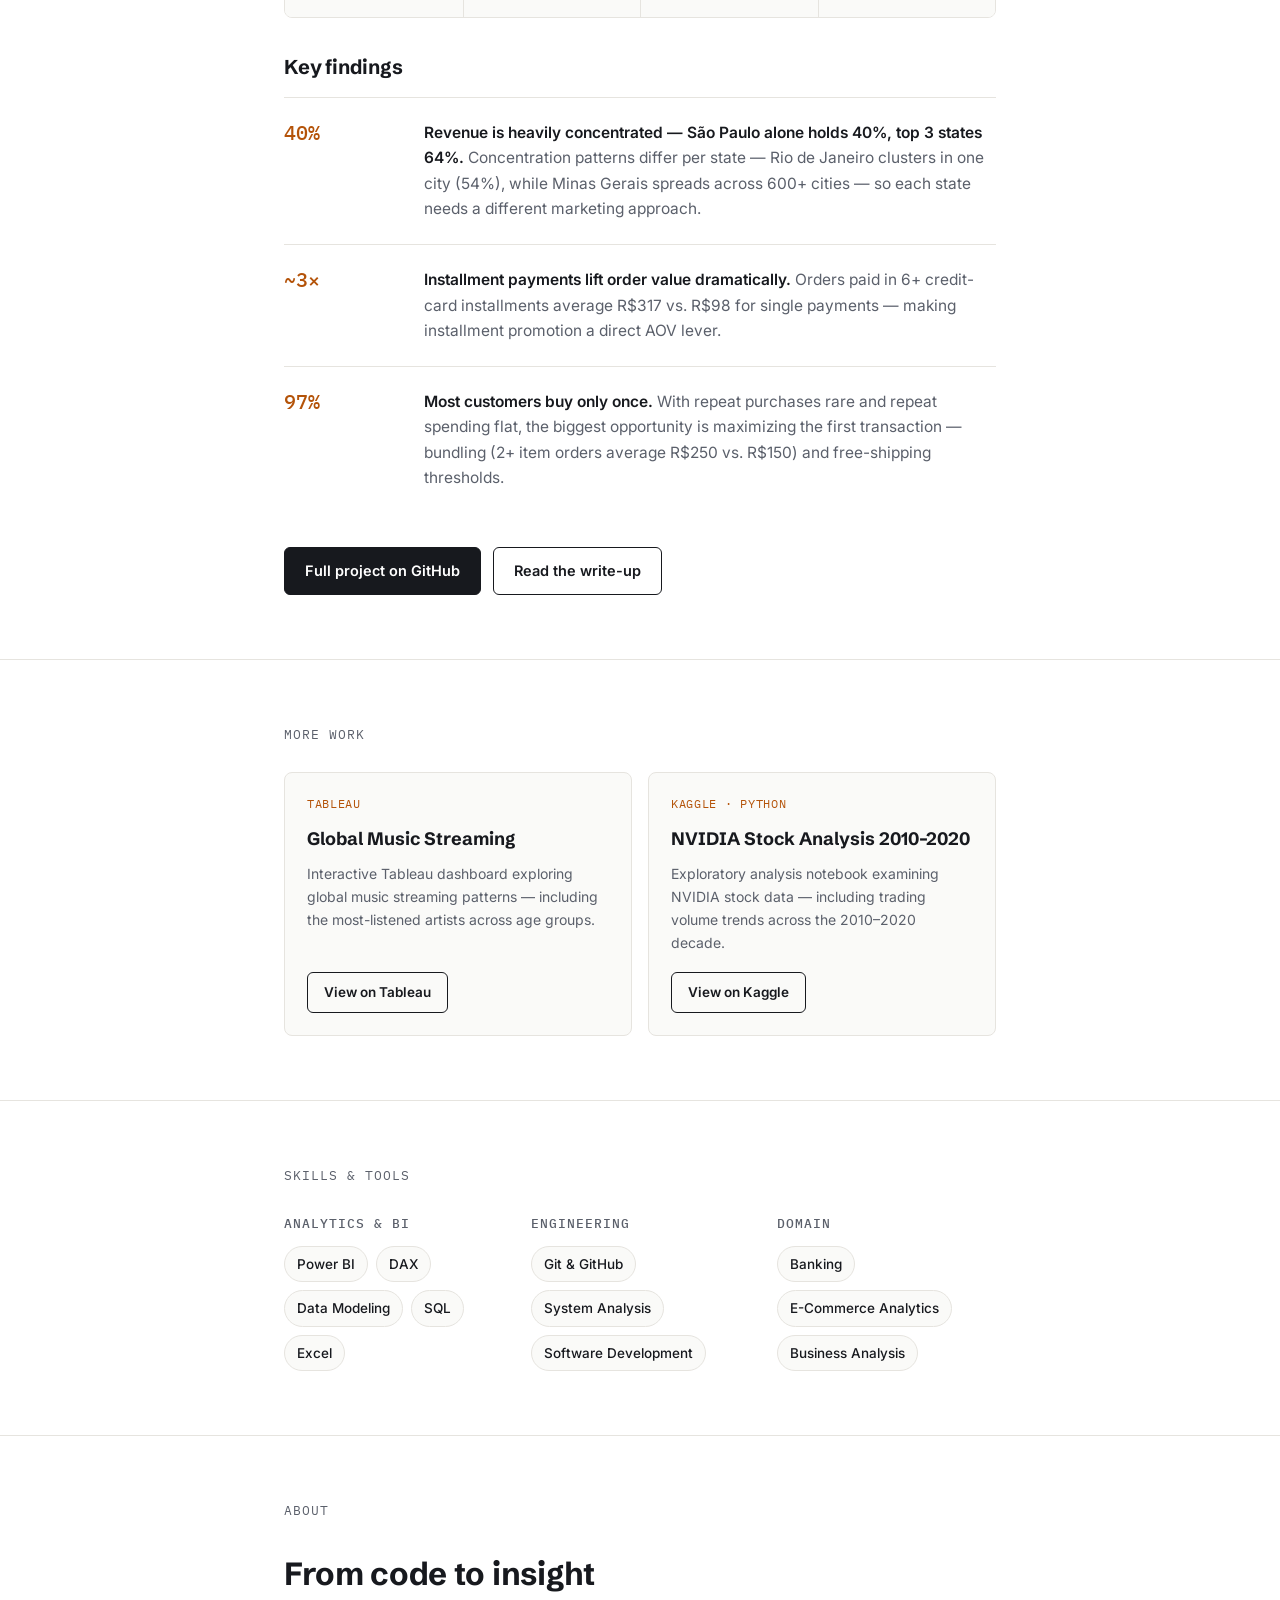
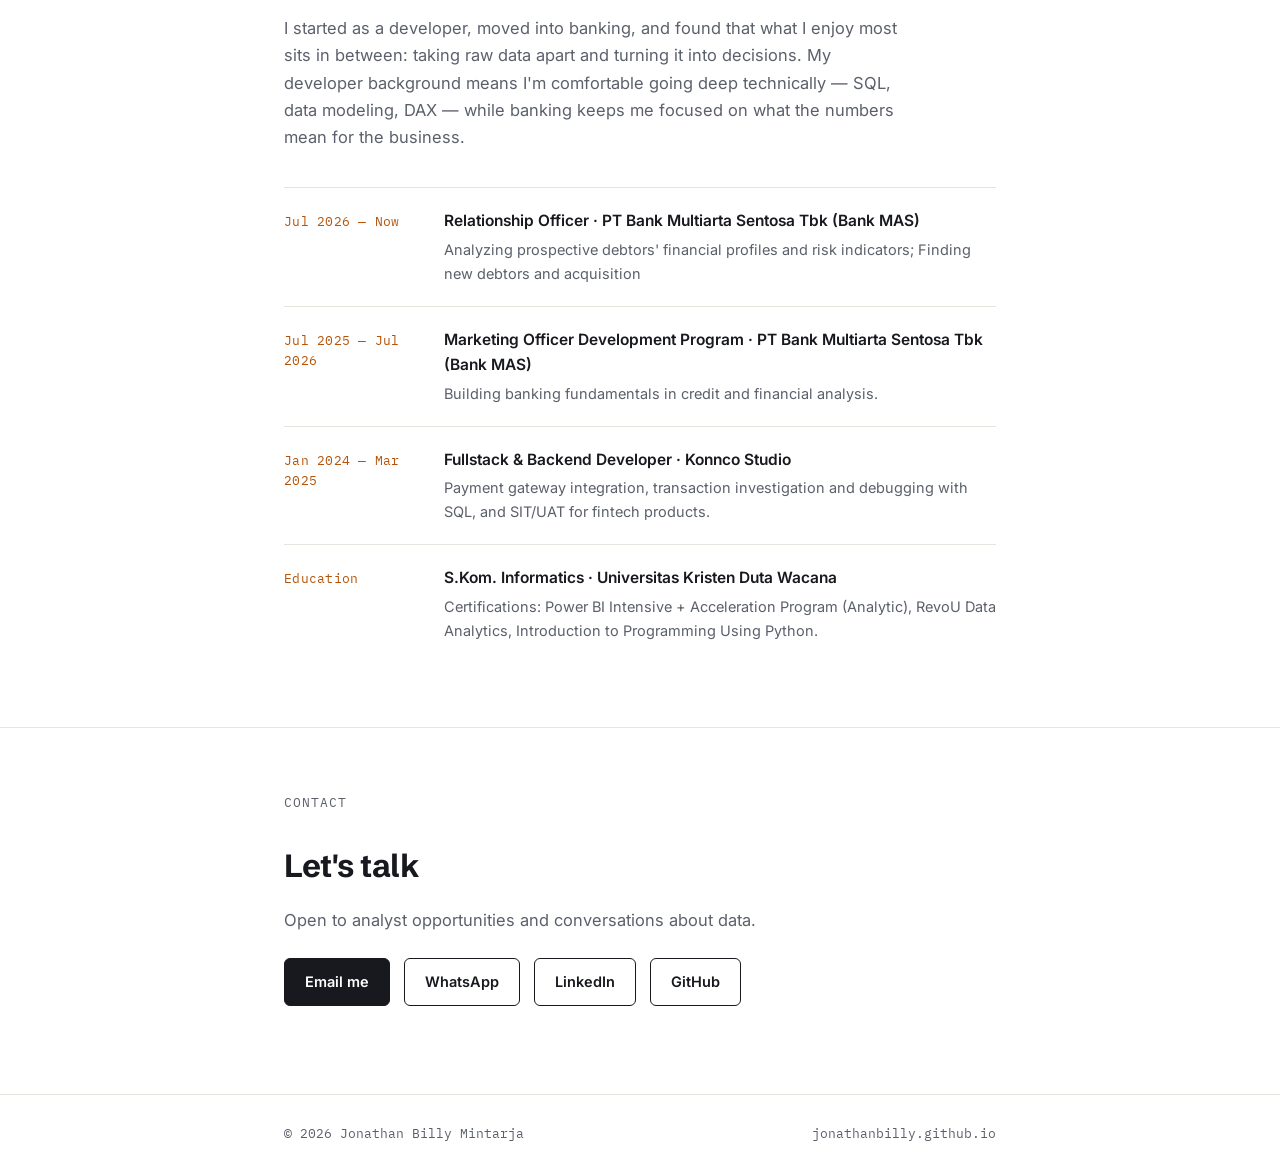
==== commit eeca3345: "Update index.html" ====
--- a/index.html
+++ b/index.html
@@ -365,17 +365,17 @@
 
       <div class="timeline">
         <div class="tl-item">
-          <div class="tl-date mono">Jul 2025 — Jul 2026</div>
+          <div class="tl-date mono">Jul 2026 — Now</div>
           <div class="tl-body">
             <h3>Relationship Officer · PT Bank Multiarta Sentosa Tbk (Bank MAS)</h3>
             <p>Analyzing prospective debtors' financial profiles and risk indicators; Finding new debtors and acquisition</p>
           </div>
         </div>
         <div class="tl-item">
-          <div class="tl-date mono">Jul 2026 — Now</div>
+          <div class="tl-date mono">Jul 2025 — Jul 2026</div>
           <div class="tl-body">
             <h3>Marketing Officer Development Program · PT Bank Multiarta Sentosa Tbk (Bank MAS)</h3>
-            <p>Analyzing prospective debtors' financial profiles and risk indicators; building banking fundamentals in credit and financial analysis.</p>
+            <p>Building banking fundamentals in credit and financial analysis.</p>
           </div>
         </div>
         <div class="tl-item">
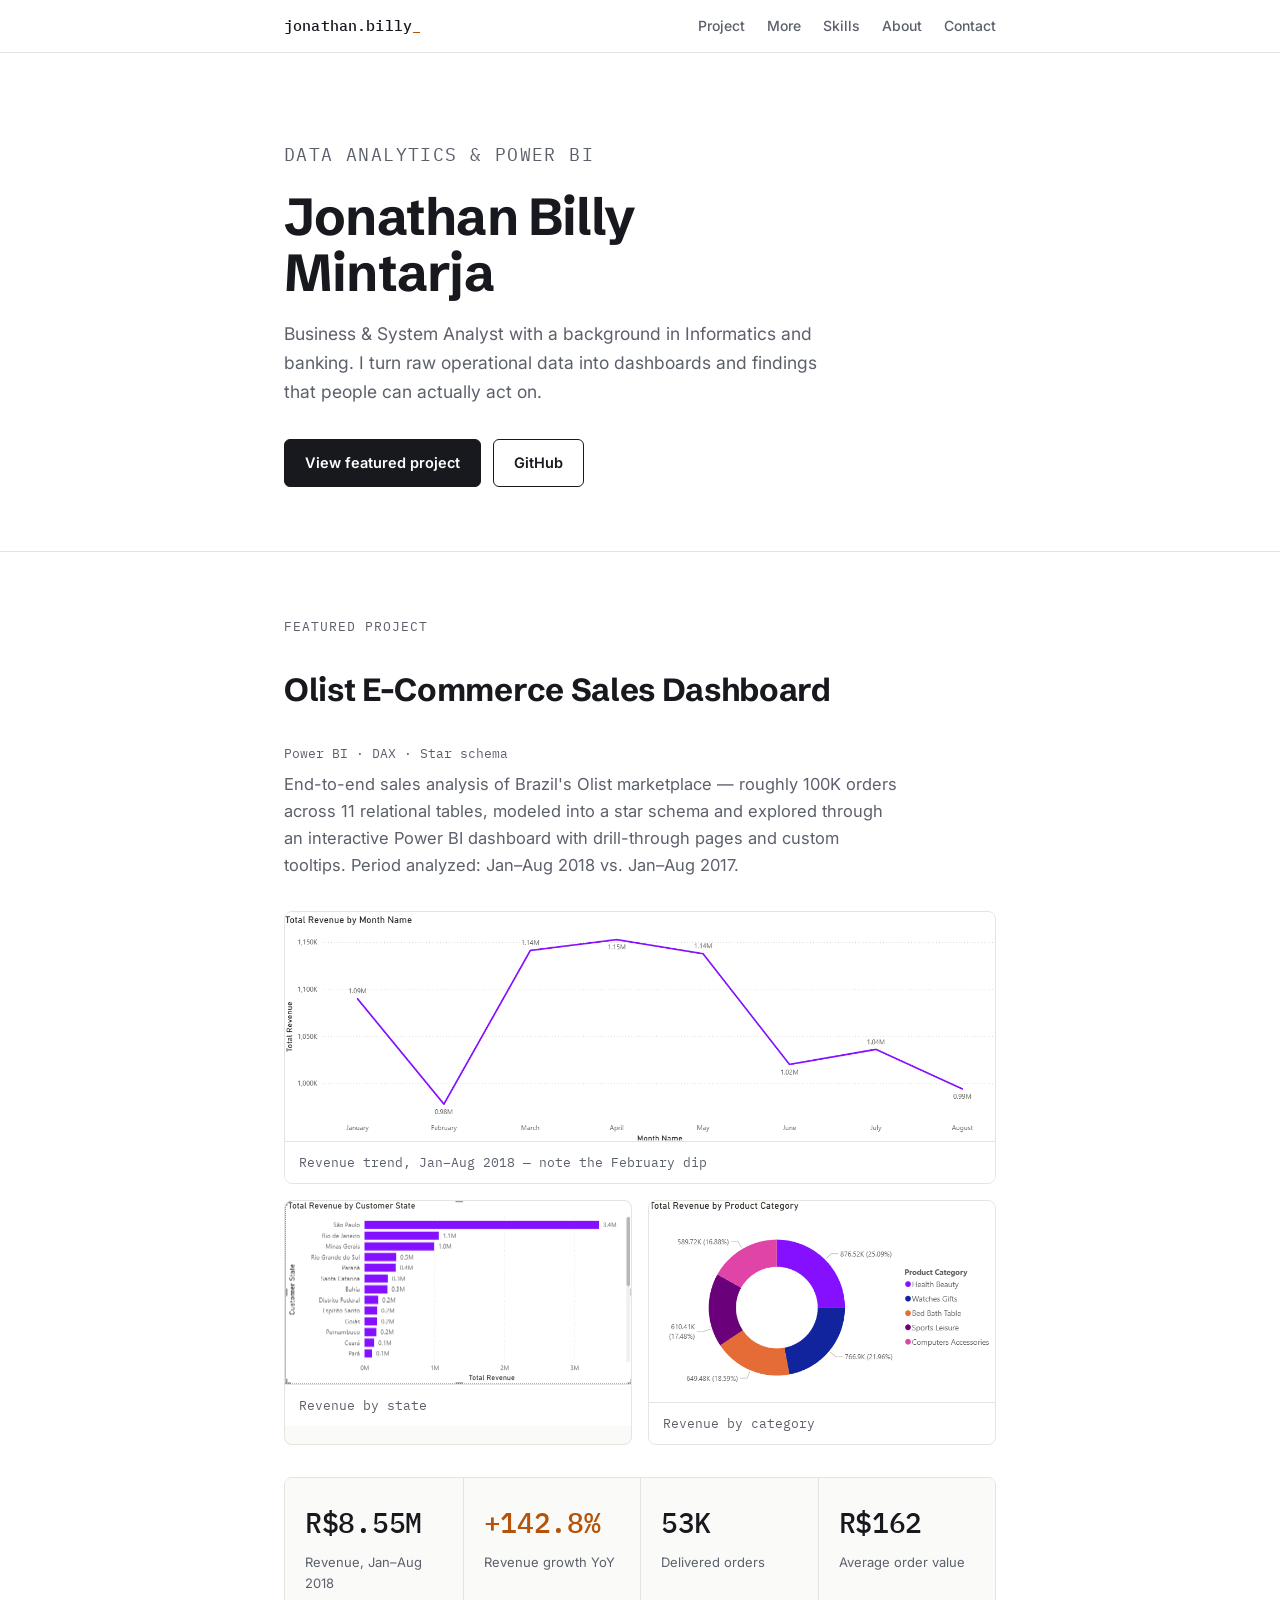
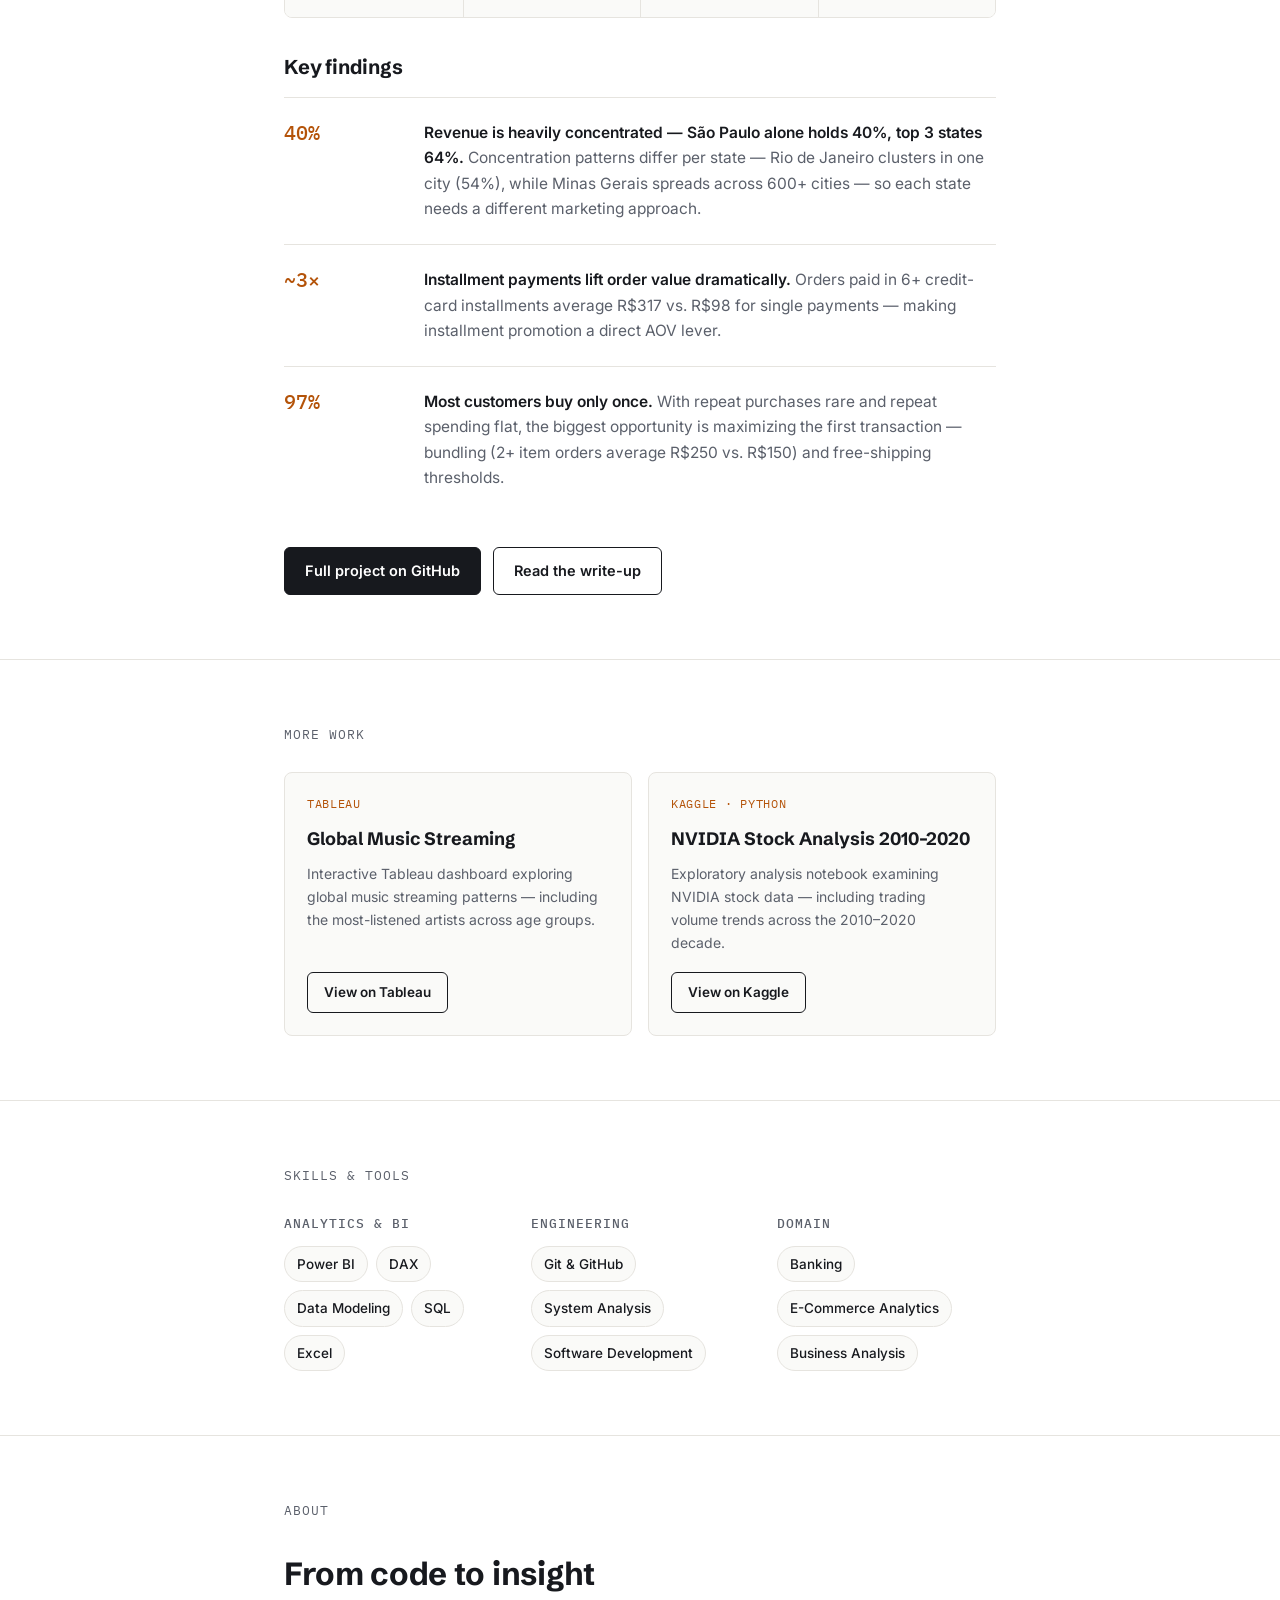
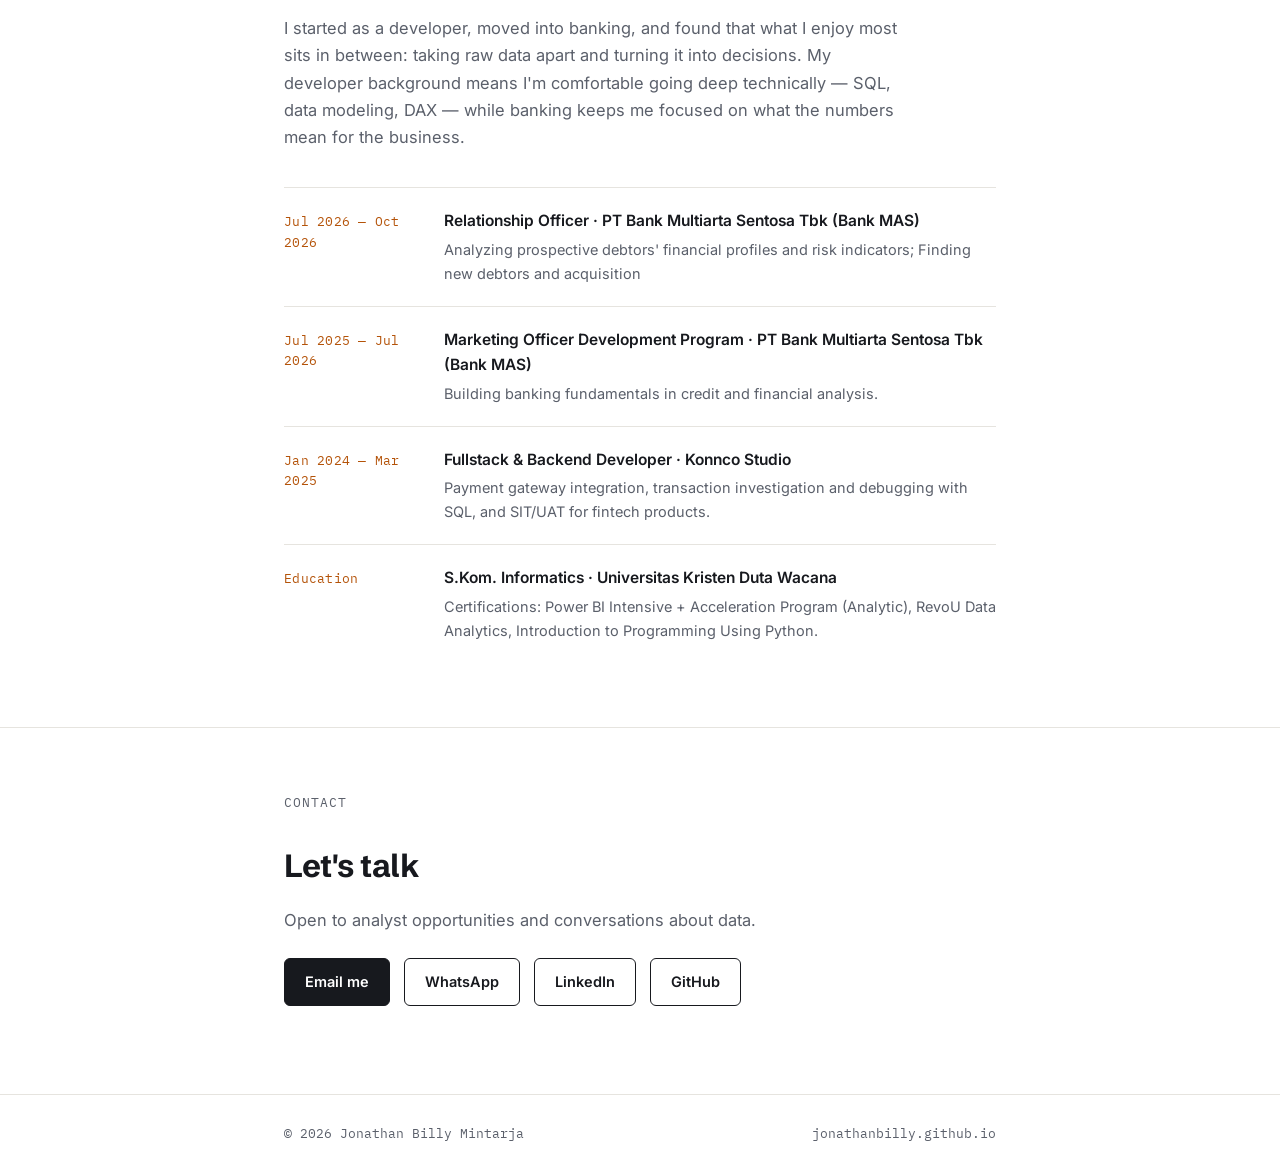
==== commit 725a04ec: "Update index.html" ====
--- a/index.html
+++ b/index.html
@@ -365,7 +365,7 @@
 
       <div class="timeline">
         <div class="tl-item">
-          <div class="tl-date mono">Jul 2026 — Now</div>
+          <div class="tl-date mono">Jul 2026 — Oct 2026</div>
           <div class="tl-body">
             <h3>Relationship Officer · PT Bank Multiarta Sentosa Tbk (Bank MAS)</h3>
             <p>Analyzing prospective debtors' financial profiles and risk indicators; Finding new debtors and acquisition</p>
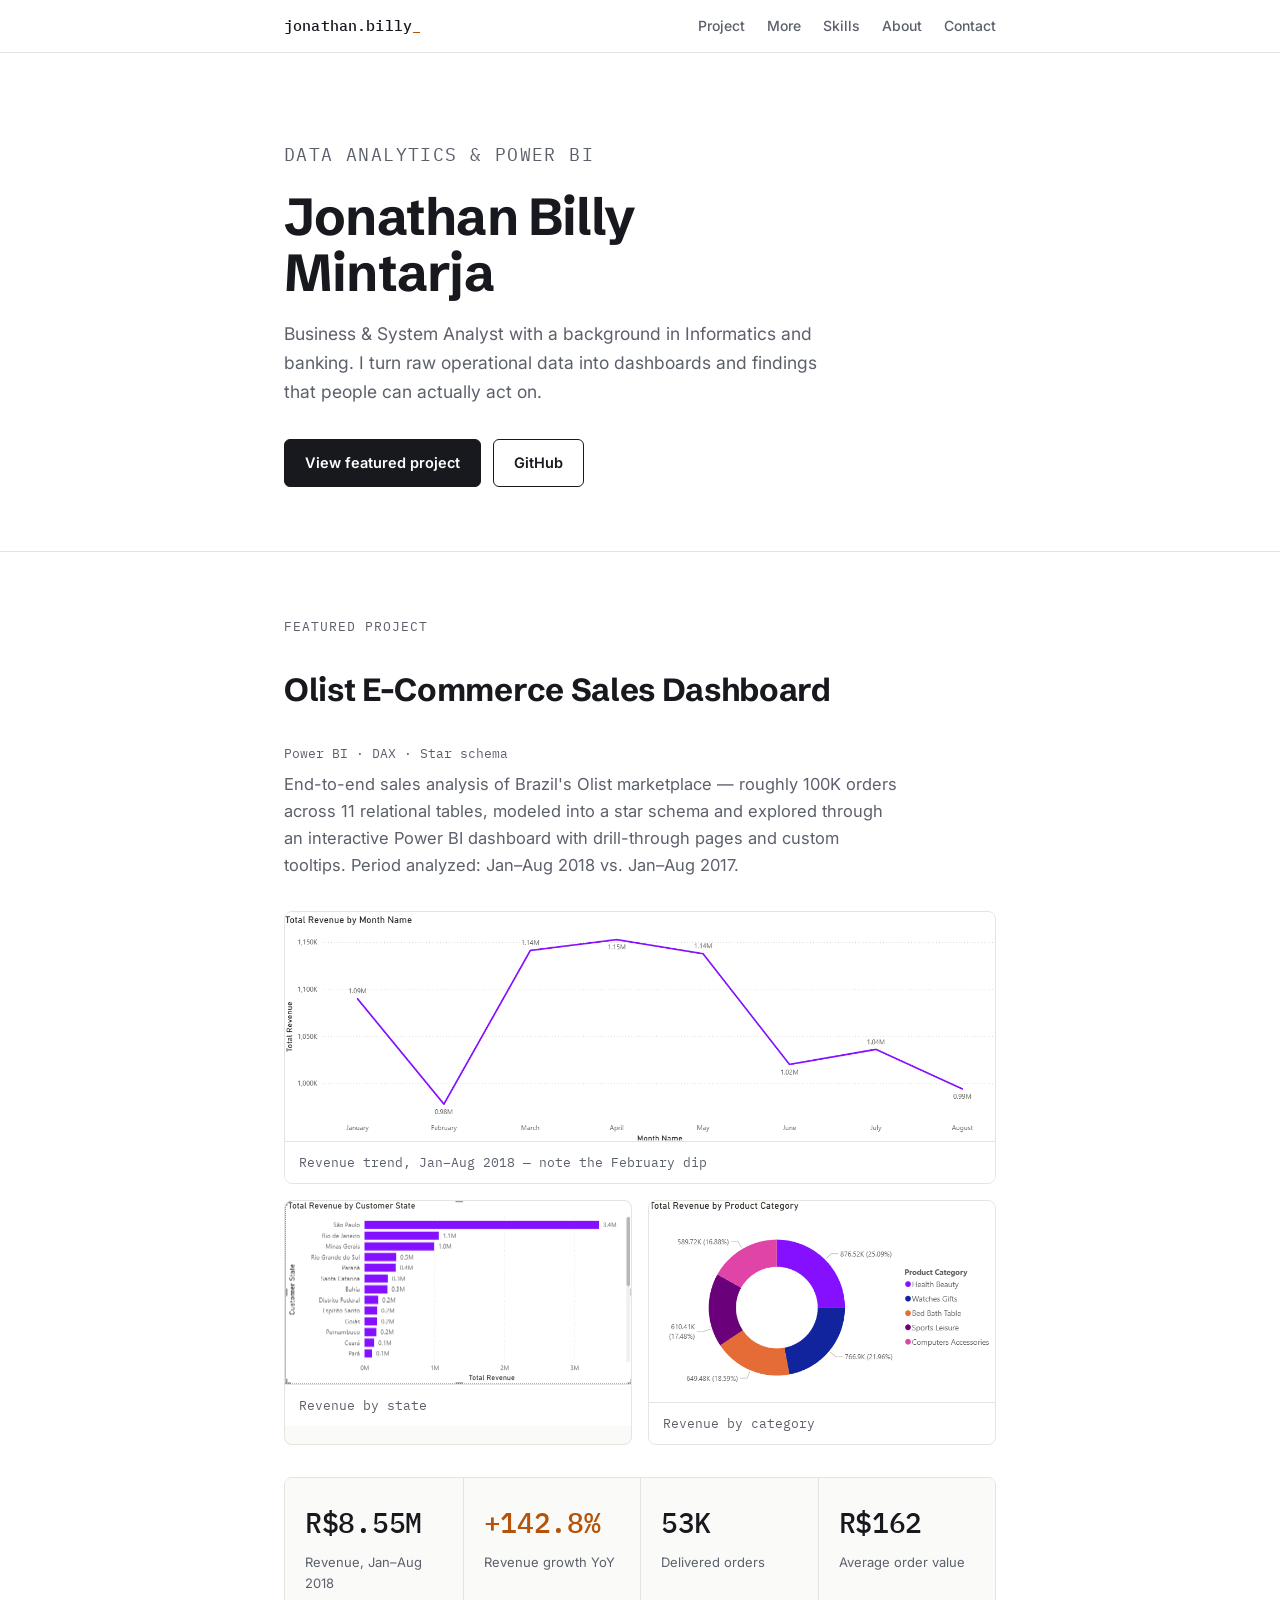
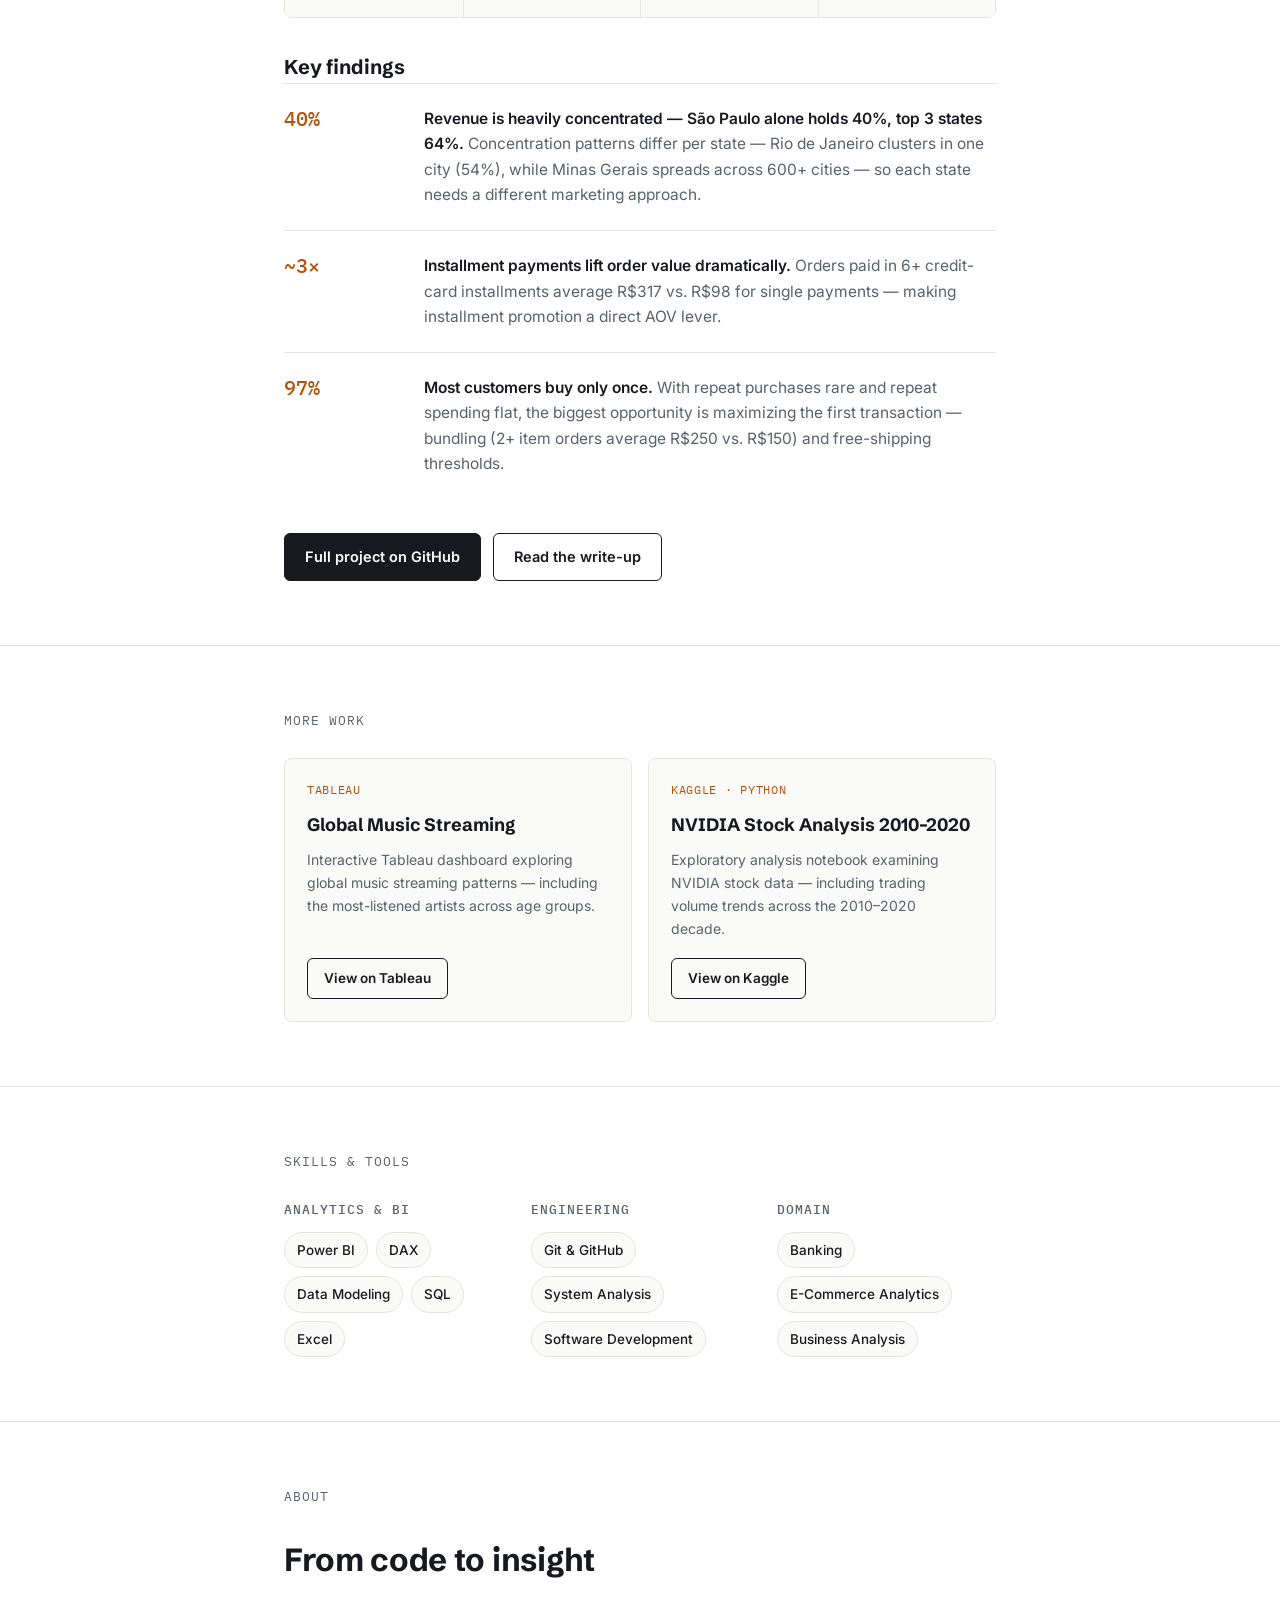
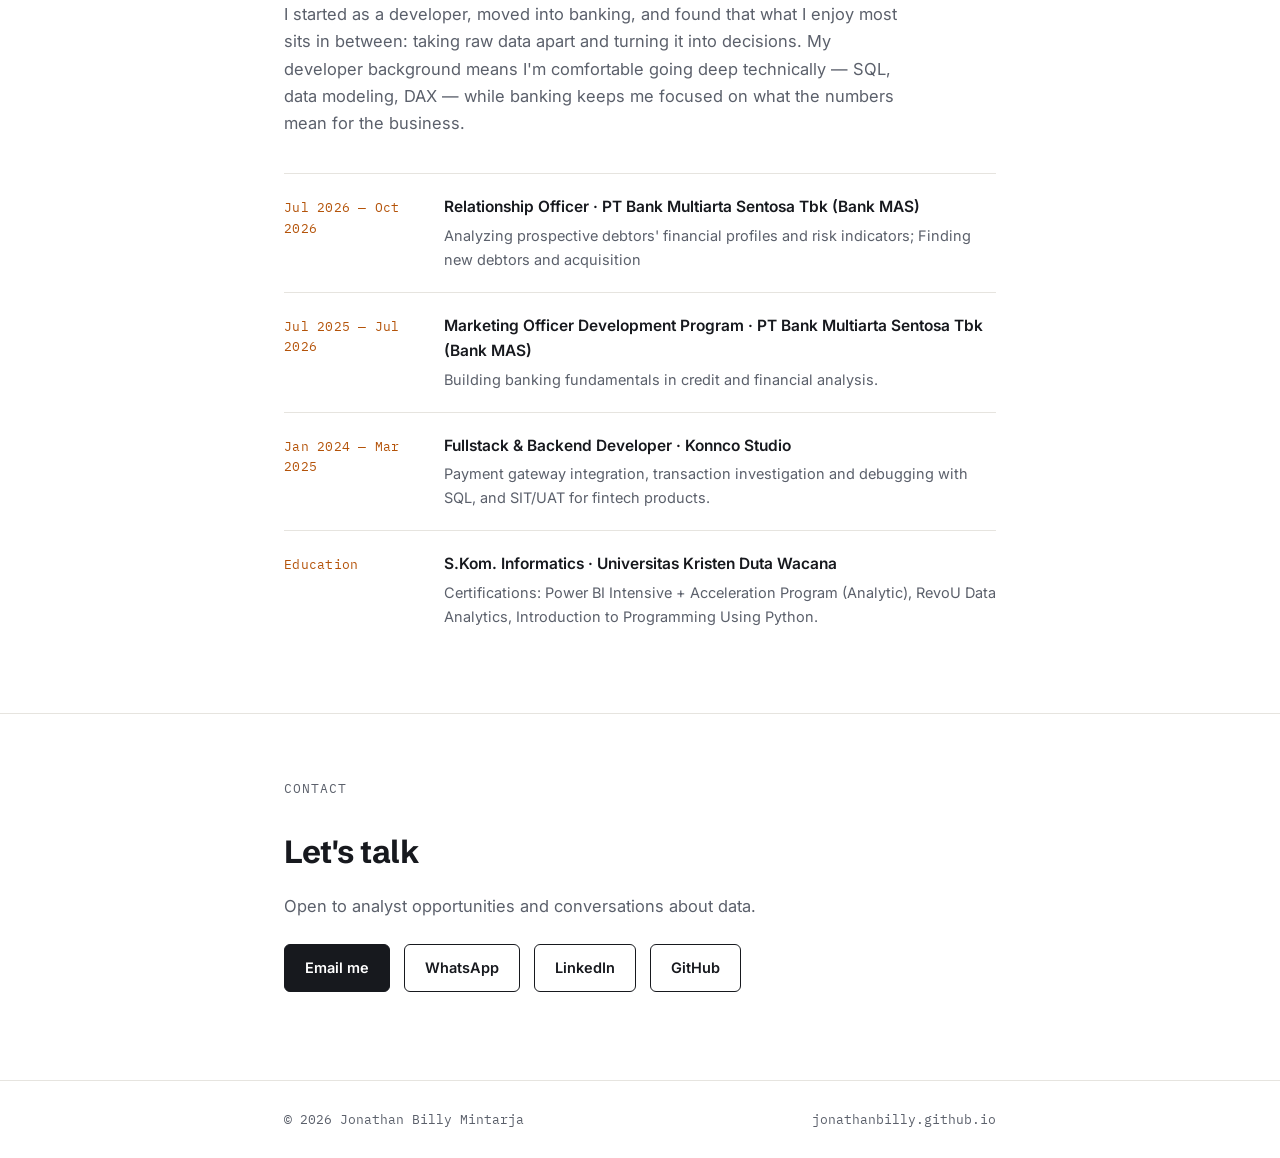
==== commit 38d249ae: "Update index.html" ====
--- a/index.html
+++ b/index.html
@@ -4,10 +4,41 @@
 <meta charset="UTF-8">
 <meta name="viewport" content="width=device-width, initial-scale=1.0">
 <title>Jonathan Billy Mintarja — Data & Business Analyst Portfolio</title>
-<meta name="description" content="Portfolio of Jonathan Billy Mintarja — Business & System Analyst focused on Data Analytics and Power BI.">
+<meta name="description" content="Portfolio of Jonathan Billy Mintarja, Business & System Analyst. Power BI, DAX, SQL and data modeling — featuring an Olist e-commerce sales dashboard.">
+<meta name="author" content="Jonathan Billy Mintarja">
+<meta name="theme-color" content="#ffffff">
+<link rel="canonical" href="https://jonathanbilly.github.io/">
+<link rel="icon" href="data:image/svg+xml,%3Csvg xmlns='http://www.w3.org/2000/svg' viewBox='0 0 64 64'%3E%3Crect width='64' height='64' rx='12' fill='%2317191e'/%3E%3Ctext x='32' y='44' font-family='monospace' font-size='34' text-anchor='middle' fill='%23b45309'%3EJB%3C/text%3E%3C/svg%3E">
+
+<meta property="og:type" content="website">
+<meta property="og:title" content="Jonathan Billy Mintarja — Data & Business Analyst Portfolio">
+<meta property="og:description" content="Power BI, DAX, SQL and data modeling. Featured: Olist E-Commerce Sales Dashboard.">
+<meta property="og:url" content="https://jonathanbilly.github.io/">
+<meta property="og:image" content="https://jonathanbilly.github.io/images/olist-revenue-trend.png">
+<meta property="og:image:alt" content="Olist e-commerce revenue dashboard built in Power BI">
+<meta name="twitter:card" content="summary_large_image">
+
+<script type="application/ld+json">
+{
+  "@context": "https://schema.org",
+  "@type": "Person",
+  "name": "Jonathan Billy Mintarja",
+  "jobTitle": "Business & System Analyst",
+  "url": "https://jonathanbilly.github.io/",
+  "address": { "@type": "PostalAddress", "addressLocality": "Yogyakarta", "addressCountry": "ID" },
+  "alumniOf": "Universitas Kristen Duta Wacana",
+  "knowsAbout": ["Power BI", "DAX", "SQL", "Data Modeling", "Business Analysis"],
+  "sameAs": [
+    "https://github.com/JONATHANBILLY",
+    "https://www.linkedin.com/in/jonathan-billy-mintarja/"
+  ]
+}
+</script>
+
 <link rel="preconnect" href="https://fonts.googleapis.com">
 <link rel="preconnect" href="https://fonts.gstatic.com" crossorigin>
 <link href="https://fonts.googleapis.com/css2?family=Schibsted+Grotesk:wght@500;700&family=Inter:wght@400;500;600&family=IBM+Plex+Mono:wght@400;500&display=swap" rel="stylesheet">
+<noscript><style>.reveal{opacity:1!important;transform:none!important}</style></noscript>
 <style>
   :root{
     --ink:#17191e;
@@ -15,7 +46,7 @@
     --line:#e6e4df;
     --bg:#ffffff;
     --bg-tint:#fafaf8;
-    --accent:#b45309;       /* muted amber — Power BI nod */
+    --accent:#b45309;
     --accent-soft:#fdf6ec;
     --max:760px;
   }
@@ -35,16 +66,17 @@
   a:hover{text-decoration:underline}
   a:focus-visible,button:focus-visible{outline:2px solid var(--accent);outline-offset:3px;border-radius:2px}
   .mono{font-family:"IBM Plex Mono",monospace}
+  .sr-only{position:absolute;width:1px;height:1px;padding:0;margin:-1px;overflow:hidden;clip:rect(0,0,0,0);white-space:nowrap;border:0}
 
   /* ---------- header ---------- */
   header{
-  position:sticky;top:0;z-index:50;
-  padding:14px 0;
-  background:rgba(255,255,255,.85);
-  backdrop-filter:blur(10px);
-  -webkit-backdrop-filter:blur(10px);
-  border-bottom:1px solid var(--line);
-}
+    position:sticky;top:0;z-index:50;
+    padding:14px 0;
+    background:rgba(255,255,255,.85);
+    backdrop-filter:blur(10px);
+    -webkit-backdrop-filter:blur(10px);
+    border-bottom:1px solid var(--line);
+  }
   header .wrap{display:flex;justify-content:space-between;align-items:center}
   .brand{font-family:"IBM Plex Mono",monospace;font-weight:500;font-size:14.5px;letter-spacing:.01em;color:var(--ink)}
   .cursor{color:var(--accent);animation:blink 1.1s steps(1) infinite}
@@ -101,9 +133,7 @@
   .proj-desc{max-width:620px;margin-top:6px}
 
   .shots{display:grid;grid-template-columns:1fr 1fr;gap:16px;margin:32px 0}
-  .shot{
-    border:1px solid var(--line);border-radius:8px;overflow:hidden;background:var(--bg-tint);margin:0;
-  }
+  .shot{border:1px solid var(--line);border-radius:8px;overflow:hidden;background:var(--bg-tint);margin:0}
   .shot.wide{grid-column:1 / -1}
   @media (max-width:560px){ .shots{grid-template-columns:1fr} }
   .shot img{display:block;width:100%;height:auto;background:#fff}
@@ -112,7 +142,7 @@
     padding:10px 14px;border-top:1px solid var(--line);background:#fff;
   }
 
-  /* KPI strip — the signature element */
+  /* KPI strip */
   .kpis{
     display:grid;grid-template-columns:repeat(auto-fit,minmax(150px,1fr));
     border:1px solid var(--line);border-radius:8px;overflow:hidden;margin:32px 0;
@@ -177,12 +207,12 @@
   }
   footer .wrap{display:flex;flex-wrap:wrap;gap:10px;justify-content:space-between}
   @media (max-width:520px){
-  .hero{padding-top:52px;padding-bottom:44px}
-  h1{font-size:33px;line-height:1.12;margin-bottom:16px}
-  h1 br{display:none}
-  .hero p{font-size:16px}
-  .hero-links{margin-top:24px}
-}
+    .hero{padding-top:52px;padding-bottom:44px}
+    h1{font-size:33px;line-height:1.12;margin-bottom:16px}
+    h1 br{display:none}
+    .hero p{font-size:16px}
+    .hero-links{margin-top:24px}
+  }
   .more-grid{display:grid;grid-template-columns:1fr 1fr;gap:16px;margin-top:8px}
   @media (max-width:560px){ .more-grid{grid-template-columns:1fr} }
   .more-card{
@@ -196,15 +226,15 @@
   .more-card h3{font-family:"Schibsted Grotesk",sans-serif;font-size:18px;margin-bottom:8px;color:var(--ink)}
   .more-card p{font-size:14px;color:var(--ink-soft);margin-bottom:18px;flex:1}
   .more-card .btn{align-self:flex-start;padding:8px 16px;font-size:13.5px}
-.brand-short{display:none}
-@media (max-width:520px){
-  .brand-full{display:none}
-  .brand-short{display:inline}
-  header .wrap{justify-content:space-between}
-  nav{gap:16px}
-  nav a{font-size:13px}
-  footer .footer-url{display:none}
-}
+  .brand-short{display:none}
+  @media (max-width:520px){
+    .brand-full{display:none}
+    .brand-short{display:inline}
+    header .wrap{justify-content:space-between}
+    nav{gap:16px}
+    nav a{font-size:13px}
+    footer .footer-url{display:none}
+  }
 </style>
 </head>
 <body>
@@ -212,7 +242,7 @@
 <header>
   <div class="wrap">
     <span class="brand mono"><span class="brand-full">jonathan.billy</span><span class="brand-short">~/</span><span class="cursor" aria-hidden="true">_</span></span>
-    <nav>
+    <nav aria-label="Main">
       <a href="#project">Project</a>
       <a href="#more">More</a>
       <a href="#skills">Skills</a>
@@ -225,23 +255,22 @@
 <main>
 
   <!-- ============ HERO ============ -->
-  <div class="hero wrap">
+  <div class="hero wrap" id="top">
     <p class="eyebrow">Data Analytics &amp; Power BI</p>
     <h1>Jonathan Billy <br>Mintarja</h1>
     <p>Business &amp; System Analyst with a background in Informatics and banking. I turn raw operational data into dashboards and findings that people can actually act on.</p>
     <div class="hero-links">
       <a class="btn primary" href="#project">View featured project</a>
-      
       <a class="btn" href="https://github.com/JONATHANBILLY" target="_blank" rel="noopener">GitHub</a>
     </div>
   </div>
 
   <!-- ============ PROJECT ============ -->
-  <section id="project">
+  <section id="project" aria-labelledby="project-title">
     <div class="wrap">
       <p class="section-label">Featured project</p>
       <div class="proj-head">
-        <h2>Olist E-Commerce Sales Dashboard</h2>
+        <h2 id="project-title">Olist E-Commerce Sales Dashboard</h2>
         <span class="proj-meta">Power BI · DAX · Star schema</span>
       </div>
       <p class="proj-desc muted">
@@ -252,27 +281,30 @@
 
       <div class="shots">
         <figure class="shot wide">
-          <img src="[data-uri]" alt="Monthly revenue trend, Jan to Aug 2018, built in Power BI">
+          <img src="[data-uri]" width="1295" height="417" fetchpriority="high" decoding="async"
+               alt="Power BI dashboard showing monthly revenue trend for the Olist e-commerce marketplace, January to August 2018, with a dip in February">
           <figcaption class="shot-caption">Revenue trend, Jan–Aug 2018 — note the February dip</figcaption>
         </figure>
         <figure class="shot">
-          <img src="[data-uri]" alt="Total revenue by customer state, led by São Paulo">
+          <img src="[data-uri]" width="692" height="367" loading="lazy" decoding="async"
+               alt="Power BI chart of Olist total revenue by Brazilian customer state, led by São Paulo">
           <figcaption class="shot-caption">Revenue by state</figcaption>
         </figure>
         <figure class="shot">
-          <img src="[data-uri]" alt="Total revenue by product category">
+          <img src="[data-uri]" width="622" height="362" loading="lazy" decoding="async"
+               alt="Power BI chart of Olist total revenue by product category">
           <figcaption class="shot-caption">Revenue by category</figcaption>
         </figure>
       </div>
 
-      <div class="kpis" aria-label="Key metrics from the analysis">
+      <div class="kpis" role="group" aria-label="Key metrics from the analysis">
         <div class="kpi"><div class="num" data-count="8.55" data-prefix="R$" data-suffix="M" data-decimals="2">R$8.55M</div><div class="lbl">Revenue, Jan–Aug 2018</div></div>
         <div class="kpi"><div class="num"><span data-count="142.8" data-prefix="+" data-suffix="%" data-decimals="1">+142.8%</span></div><div class="lbl">Revenue growth YoY</div></div>
         <div class="kpi"><div class="num" data-count="53" data-suffix="K" data-decimals="0">53K</div><div class="lbl">Delivered orders</div></div>
         <div class="kpi"><div class="num" data-count="162" data-prefix="R$" data-decimals="0">R$162</div><div class="lbl">Average order value</div></div>
       </div>
 
-      <h2 style="font-size:20px;margin-top:8px">Key findings</h2>
+      <h3 style="font-family:'Schibsted Grotesk',sans-serif;font-size:20px;margin-top:8px">Key findings</h3>
 
       <div class="finding">
         <div class="stat">40%</div>
@@ -290,16 +322,17 @@
       </div>
 
       <div class="proj-links">
-        
         <a class="btn primary" href="https://github.com/JONATHANBILLY/powerbi-olist" target="_blank" rel="noopener">Full project on GitHub</a>
         <a class="btn" href="https://github.com/JONATHANBILLY/powerbi-olist#readme" target="_blank" rel="noopener">Read the write-up</a>
       </div>
     </div>
   </section>
-<!-- ============ MORE WORK ============ -->
-  <section id="more">
+
+  <!-- ============ MORE WORK ============ -->
+  <section id="more" aria-labelledby="more-title">
     <div class="wrap">
       <p class="section-label">More work</p>
+      <h2 id="more-title" class="sr-only">More data projects</h2>
       <div class="more-grid">
         <div class="more-card">
           <span class="tool">Tableau</span>
@@ -316,10 +349,12 @@
       </div>
     </div>
   </section>
+
   <!-- ============ SKILLS ============ -->
-  <section id="skills">
+  <section id="skills" aria-labelledby="skills-title">
     <div class="wrap">
       <p class="section-label">Skills &amp; tools</p>
+      <h2 id="skills-title" class="sr-only">Skills and tools</h2>
       <div class="skill-groups">
         <div class="skill-group">
           <h3>Analytics &amp; BI</h3>
@@ -352,10 +387,10 @@
   </section>
 
   <!-- ============ ABOUT ============ -->
-  <section id="about" class="about">
+  <section id="about" class="about" aria-labelledby="about-title">
     <div class="wrap">
       <p class="section-label">About</p>
-      <h2>From code to insight</h2>
+      <h2 id="about-title">From code to insight</h2>
       <p>
         I started as a developer, moved into banking, and found that what I enjoy most sits in
         between: taking raw data apart and turning it into decisions. My developer background means
@@ -397,13 +432,12 @@
   </section>
 
   <!-- ============ CONTACT ============ -->
-  <section id="contact" class="contact">
+  <section id="contact" class="contact" aria-labelledby="contact-title">
     <div class="wrap">
       <p class="section-label">Contact</p>
-      <h2>Let's talk</h2>
+      <h2 id="contact-title">Let's talk</h2>
       <p class="muted">Open to analyst opportunities and conversations about data.</p>
       <div class="row">
-        
         <a class="btn primary" href="mailto:jonathanbillym@gmail.com">Email me</a>
         <a class="btn" href="https://wa.me/6281219658512" target="_blank" rel="noopener">WhatsApp</a>
         <a class="btn" href="https://www.linkedin.com/in/jonathan-billy-mintarja/" target="_blank" rel="noopener">LinkedIn</a>
@@ -449,7 +483,7 @@
     function frame(t){
       if(!t0) t0 = t;
       var p = Math.min((t-t0)/dur,1);
-      p = 1-Math.pow(1-p,3); /* ease-out */
+      p = 1-Math.pow(1-p,3);
       el.textContent = pre + (end*p).toFixed(dec) + suf;
       if(p<1) requestAnimationFrame(frame);
     }
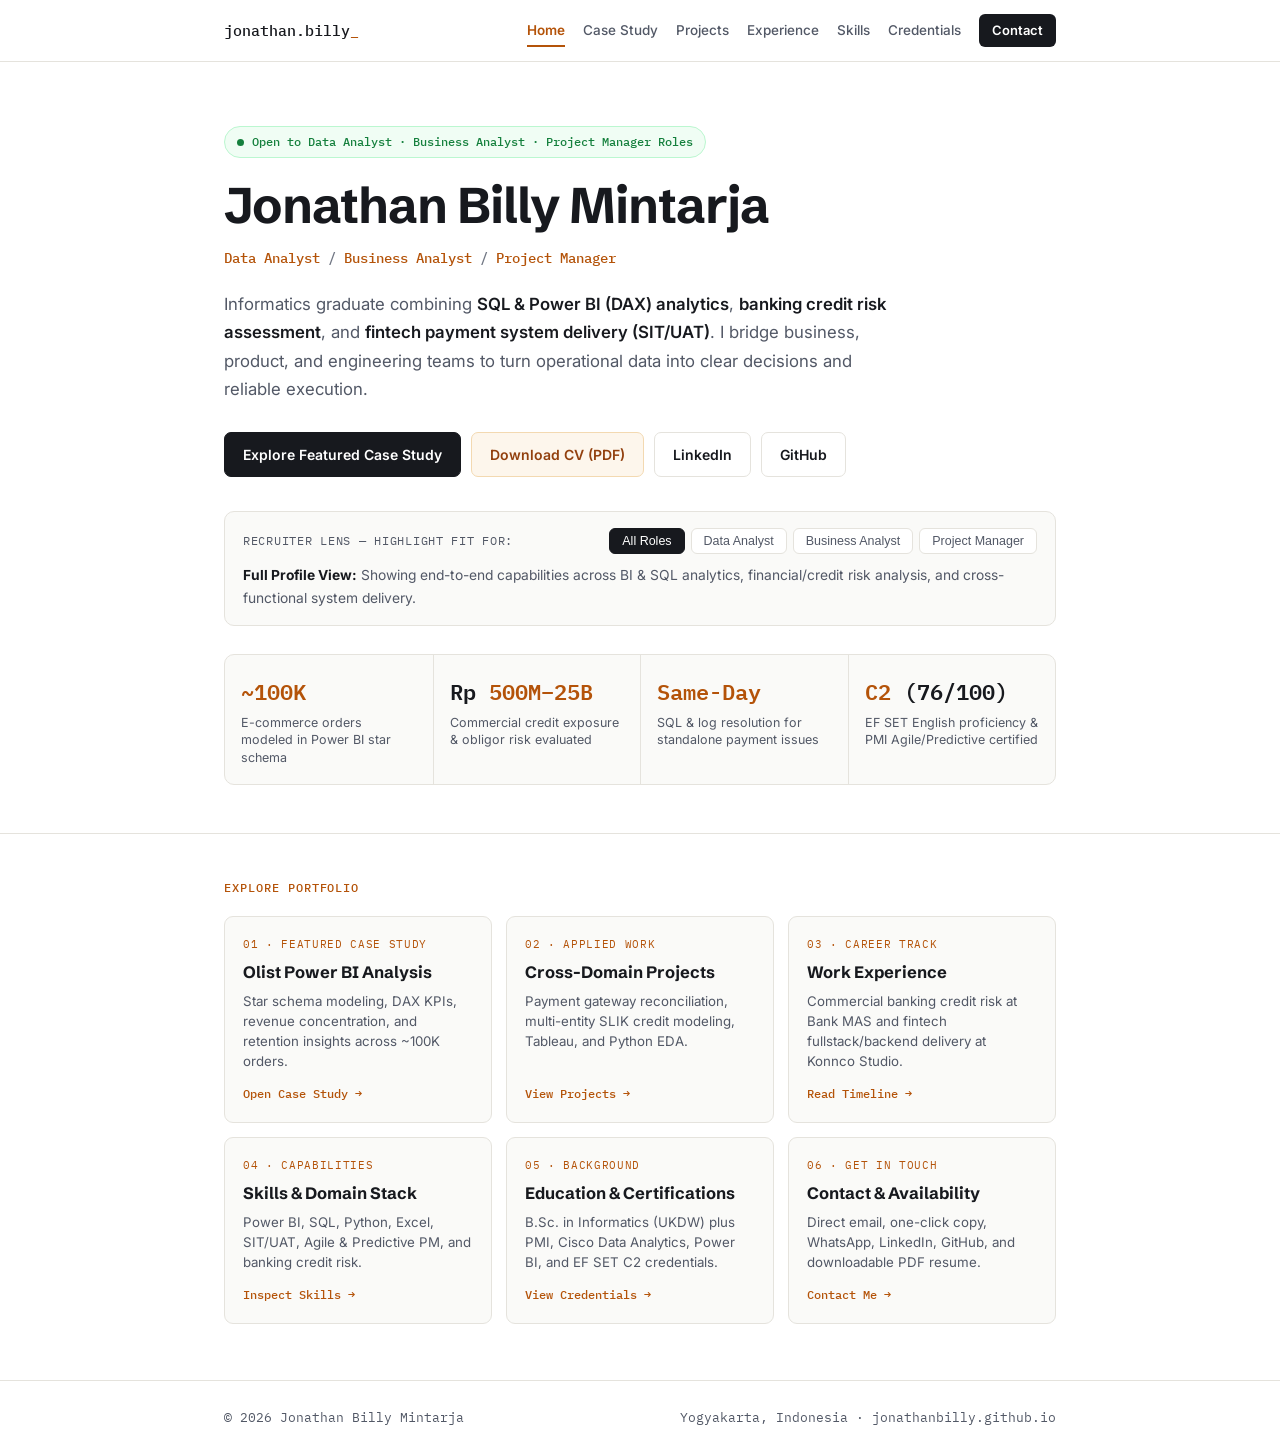
==== commit dad56ce5: "update" ====
--- a/index.html
+++ b/index.html
@@ -3,31 +3,30 @@
 <head>
 <meta charset="UTF-8">
 <meta name="viewport" content="width=device-width, initial-scale=1.0">
-<title>Jonathan Billy Mintarja — Data & Business Analyst Portfolio</title>
-<meta name="description" content="Portfolio of Jonathan Billy Mintarja, Business & System Analyst. Power BI, DAX, SQL and data modeling — featuring an Olist e-commerce sales dashboard.">
+<title>Jonathan Billy Mintarja — Data Analyst, Business Analyst & Project Manager</title>
+<meta name="description" content="Portfolio of Jonathan Billy Mintarja — Data Analyst, Business Analyst, and Project Manager with a background in Informatics, fintech payment systems, and banking credit risk.">
 <meta name="author" content="Jonathan Billy Mintarja">
-<meta name="theme-color" content="#ffffff">
+<meta name="theme-color" content="#fafaf8">
 <link rel="canonical" href="https://jonathanbilly.github.io/">
-<link rel="icon" href="data:image/svg+xml,%3Csvg xmlns='http://www.w3.org/2000/svg' viewBox='0 0 64 64'%3E%3Crect width='64' height='64' rx='12' fill='%2317191e'/%3E%3Ctext x='32' y='44' font-family='monospace' font-size='34' text-anchor='middle' fill='%23b45309'%3EJB%3C/text%3E%3C/svg%3E">
+<link rel="icon" href="data:image/svg+xml,%3Csvg xmlns='http://www.w3.org/2000/svg' viewBox='0 0 64 64'%3E%3Crect width='64' height='64' rx='12' fill='%2317191e'/%3E%3Ctext x='32' y='44' font-family='monospace' font-size='32' font-weight='bold' text-anchor='middle' fill='%23b45309'%3EJB%3C/text%3E%3C/svg%3E">
 
 <meta property="og:type" content="website">
-<meta property="og:title" content="Jonathan Billy Mintarja — Data & Business Analyst Portfolio">
-<meta property="og:description" content="Power BI, DAX, SQL and data modeling. Featured: Olist E-Commerce Sales Dashboard.">
+<meta property="og:title" content="Jonathan Billy Mintarja — Data Analyst, Business Analyst & Project Manager">
+<meta property="og:description" content="Portfolio of Jonathan Billy Mintarja — Data Analyst, Business Analyst, and Project Manager with a background in Informatics, fintech payment systems, and banking credit risk.">
 <meta property="og:url" content="https://jonathanbilly.github.io/">
 <meta property="og:image" content="https://jonathanbilly.github.io/images/olist-revenue-trend.png">
-<meta property="og:image:alt" content="Olist e-commerce revenue dashboard built in Power BI">
 <meta name="twitter:card" content="summary_large_image">
-
 <script type="application/ld+json">
 {
   "@context": "https://schema.org",
   "@type": "Person",
   "name": "Jonathan Billy Mintarja",
-  "jobTitle": "Business & System Analyst",
+  "jobTitle": ["Data Analyst", "Business Analyst", "Project Manager"],
   "url": "https://jonathanbilly.github.io/",
+  "email": "mailto:jonathanbillym@gmail.com",
   "address": { "@type": "PostalAddress", "addressLocality": "Yogyakarta", "addressCountry": "ID" },
   "alumniOf": "Universitas Kristen Duta Wacana",
-  "knowsAbout": ["Power BI", "DAX", "SQL", "Data Modeling", "Business Analysis"],
+  "knowsAbout": ["Power BI", "DAX", "SQL", "Business Analysis", "Project Management", "Credit Analysis", "SIT", "UAT"],
   "sameAs": [
     "https://github.com/JONATHANBILLY",
     "https://www.linkedin.com/in/jonathan-billy-mintarja/"
@@ -37,467 +36,152 @@
 
 <link rel="preconnect" href="https://fonts.googleapis.com">
 <link rel="preconnect" href="https://fonts.gstatic.com" crossorigin>
-<link href="https://fonts.googleapis.com/css2?family=Schibsted+Grotesk:wght@500;700&family=Inter:wght@400;500;600&family=IBM+Plex+Mono:wght@400;500&display=swap" rel="stylesheet">
-<noscript><style>.reveal{opacity:1!important;transform:none!important}</style></noscript>
-<style>
-  :root{
-    --ink:#17191e;
-    --ink-soft:#5b606b;
-    --line:#e6e4df;
-    --bg:#ffffff;
-    --bg-tint:#fafaf8;
-    --accent:#b45309;
-    --accent-soft:#fdf6ec;
-    --max:760px;
-  }
-  *{box-sizing:border-box;margin:0;padding:0}
-  html{scroll-behavior:smooth}
-  @media (prefers-reduced-motion: reduce){ html{scroll-behavior:auto} }
-  body{
-    font-family:"Inter",system-ui,sans-serif;
-    color:var(--ink);
-    background:var(--bg);
-    line-height:1.65;
-    font-size:16.5px;
-    -webkit-font-smoothing:antialiased;
-  }
-  .wrap{max-width:var(--max);margin:0 auto;padding:0 24px}
-  a{color:var(--accent);text-decoration:none}
-  a:hover{text-decoration:underline}
-  a:focus-visible,button:focus-visible{outline:2px solid var(--accent);outline-offset:3px;border-radius:2px}
-  .mono{font-family:"IBM Plex Mono",monospace}
-  .sr-only{position:absolute;width:1px;height:1px;padding:0;margin:-1px;overflow:hidden;clip:rect(0,0,0,0);white-space:nowrap;border:0}
-
-  /* ---------- header ---------- */
-  header{
-    position:sticky;top:0;z-index:50;
-    padding:14px 0;
-    background:rgba(255,255,255,.85);
-    backdrop-filter:blur(10px);
-    -webkit-backdrop-filter:blur(10px);
-    border-bottom:1px solid var(--line);
-  }
-  header .wrap{display:flex;justify-content:space-between;align-items:center}
-  .brand{font-family:"IBM Plex Mono",monospace;font-weight:500;font-size:14.5px;letter-spacing:.01em;color:var(--ink)}
-  .cursor{color:var(--accent);animation:blink 1.1s steps(1) infinite}
-  @keyframes blink{50%{opacity:0}}
-
-  /* scroll reveal */
-  .reveal{opacity:0;transform:translateY(14px);transition:opacity .55s ease,transform .55s ease}
-  .reveal.in{opacity:1;transform:none}
-
-  @media (prefers-reduced-motion: reduce){
-    .cursor{animation:none}
-    .reveal{opacity:1;transform:none;transition:none}
-  }
-  nav{display:flex;gap:22px}
-  nav a{color:var(--ink-soft);font-size:14px;font-weight:500}
-  nav a:hover{color:var(--ink);text-decoration:none}
-
-  /* ---------- hero ---------- */
-  .hero{padding-top:88px;padding-bottom:64px}
-  .eyebrow{
-    font-family:"IBM Plex Mono",monospace;font-size:12.5px;letter-spacing:.08em;
-    text-transform:uppercase;color:var(--accent);margin-bottom:18px;
-  }
-  h1{
-    font-family:"Schibsted Grotesk",sans-serif;font-weight:700;
-    font-size:clamp(34px,6vw,52px);line-height:1.08;letter-spacing:-.015em;
-    margin-bottom:20px;
-  }
-  .hero p{max-width:560px;color:var(--ink-soft);font-size:17.5px}
-  .hero-links{display:flex;flex-wrap:wrap;gap:12px;margin-top:32px}
-  .btn{
-    display:inline-block;padding:11px 20px;border-radius:6px;font-size:14.5px;font-weight:600;
-    border:1px solid var(--ink);color:var(--ink);transition:background .15s,color .15s;
-  }
-  .btn:hover{background:var(--ink);color:#fff;text-decoration:none}
-  .btn.primary{background:var(--ink);color:#fff}
-  .btn.primary:hover{background:#000}
-
-  /* ---------- sections ---------- */
-  section{padding:64px 0;border-top:1px solid var(--line)}
-  .section-label{
-    font-family:"IBM Plex Mono",monospace;font-size:12.5px;letter-spacing:.08em;
-    text-transform:uppercase;color:var(--ink-soft);margin-bottom:28px;
-  }
-  h2{
-    font-family:"Schibsted Grotesk",sans-serif;font-weight:700;
-    font-size:clamp(24px,4vw,32px);letter-spacing:-.01em;margin-bottom:14px;
-  }
-  .muted{color:var(--ink-soft)}
-
-  /* ---------- project ---------- */
-  .proj-head{display:flex;flex-wrap:wrap;justify-content:space-between;gap:12px;align-items:baseline}
-  .proj-meta{font-family:"IBM Plex Mono",monospace;font-size:13px;color:var(--ink-soft)}
-  .proj-desc{max-width:620px;margin-top:6px}
-
-  .shots{display:grid;grid-template-columns:1fr 1fr;gap:16px;margin:32px 0}
-  .shot{border:1px solid var(--line);border-radius:8px;overflow:hidden;background:var(--bg-tint);margin:0}
-  .shot.wide{grid-column:1 / -1}
-  @media (max-width:560px){ .shots{grid-template-columns:1fr} }
-  .shot img{display:block;width:100%;height:auto;background:#fff}
-  .shot-caption{
-    font-family:"IBM Plex Mono",monospace;font-size:12.5px;color:var(--ink-soft);
-    padding:10px 14px;border-top:1px solid var(--line);background:#fff;
-  }
-
-  /* KPI strip */
-  .kpis{
-    display:grid;grid-template-columns:repeat(auto-fit,minmax(150px,1fr));
-    border:1px solid var(--line);border-radius:8px;overflow:hidden;margin:32px 0;
-  }
-  .kpi{padding:22px 20px;background:var(--bg-tint)}
-  .kpi + .kpi{border-left:1px solid var(--line)}
-  .kpi .num{
-    font-family:"IBM Plex Mono",monospace;font-weight:500;
-    font-size:clamp(22px,3.4vw,28px);color:var(--ink);letter-spacing:-.01em;
-  }
-  .kpi .num span{color:var(--accent)}
-  .kpi .lbl{font-size:13px;color:var(--ink-soft);margin-top:6px}
-  @media (max-width:640px){
-    .kpi + .kpi{border-left:none;border-top:1px solid var(--line)}
-  }
-
-  /* findings */
-  .finding{display:grid;grid-template-columns:120px 1fr;gap:20px;padding:22px 0;border-top:1px solid var(--line)}
-  .finding:first-of-type{border-top:none}
-  .finding .stat{
-    font-family:"IBM Plex Mono",monospace;font-size:20px;font-weight:500;color:var(--accent);
-    line-height:1.3;
-  }
-  .finding p{color:var(--ink-soft);font-size:15.5px}
-  .finding p strong{color:var(--ink);font-weight:600}
-  @media (max-width:560px){
-    .finding{grid-template-columns:1fr;gap:6px}
-  }
-
-  .proj-links{display:flex;flex-wrap:wrap;gap:12px;margin-top:34px}
-
-  /* ---------- skills ---------- */
-  .skill-groups{display:grid;grid-template-columns:repeat(auto-fit,minmax(210px,1fr));gap:28px;margin-top:8px}
-  .skill-group h3{
-    font-family:"IBM Plex Mono",monospace;font-size:12.5px;letter-spacing:.08em;
-    text-transform:uppercase;color:var(--ink-soft);font-weight:500;margin-bottom:12px;
-  }
-  .tags{display:flex;flex-wrap:wrap;gap:8px}
-  .tag{
-    font-size:13.5px;font-weight:500;padding:6px 12px;border:1px solid var(--line);
-    border-radius:99px;background:var(--bg-tint);color:var(--ink);
-  }
-
-  /* ---------- about ---------- */
-  .about p{max-width:620px;color:var(--ink-soft)}
-  .about p + p{margin-top:14px}
-  .about strong{color:var(--ink);font-weight:600}
-  .timeline{margin-top:36px}
-  .tl-item{display:grid;grid-template-columns:140px 1fr;gap:20px;padding:20px 0;border-top:1px solid var(--line)}
-  .tl-date{font-size:12.5px;color:var(--accent);padding-top:3px;letter-spacing:.02em}
-  .tl-body h3{font-family:"Inter",sans-serif;font-size:15.5px;font-weight:600;color:var(--ink);margin-bottom:4px}
-  .tl-body p{font-size:14.5px;color:var(--ink-soft);max-width:560px}
-  @media (max-width:560px){
-    .tl-item{grid-template-columns:1fr;gap:4px}
-  }
-
-  /* ---------- contact / footer ---------- */
-  .contact .row{display:flex;flex-wrap:wrap;gap:14px;margin-top:24px}
-  footer{
-    border-top:1px solid var(--line);padding:28px 0;margin-top:24px;
-    font-family:"IBM Plex Mono",monospace;font-size:12.5px;color:var(--ink-soft);
-  }
-  footer .wrap{display:flex;flex-wrap:wrap;gap:10px;justify-content:space-between}
-  @media (max-width:520px){
-    .hero{padding-top:52px;padding-bottom:44px}
-    h1{font-size:33px;line-height:1.12;margin-bottom:16px}
-    h1 br{display:none}
-    .hero p{font-size:16px}
-    .hero-links{margin-top:24px}
-  }
-  .more-grid{display:grid;grid-template-columns:1fr 1fr;gap:16px;margin-top:8px}
-  @media (max-width:560px){ .more-grid{grid-template-columns:1fr} }
-  .more-card{
-    border:1px solid var(--line);border-radius:8px;padding:22px;background:var(--bg-tint);
-    display:flex;flex-direction:column;
-  }
-  .more-card .tool{
-    font-family:"IBM Plex Mono",monospace;font-size:11.5px;letter-spacing:.06em;
-    text-transform:uppercase;color:var(--accent);margin-bottom:10px;
-  }
-  .more-card h3{font-family:"Schibsted Grotesk",sans-serif;font-size:18px;margin-bottom:8px;color:var(--ink)}
-  .more-card p{font-size:14px;color:var(--ink-soft);margin-bottom:18px;flex:1}
-  .more-card .btn{align-self:flex-start;padding:8px 16px;font-size:13.5px}
-  .brand-short{display:none}
-  @media (max-width:520px){
-    .brand-full{display:none}
-    .brand-short{display:inline}
-    header .wrap{justify-content:space-between}
-    nav{gap:16px}
-    nav a{font-size:13px}
-    footer .footer-url{display:none}
-  }
-</style>
+<link href="https://fonts.googleapis.com/css2?family=Schibsted+Grotesk:wght@600;700&family=Inter:wght@400;500;600&family=IBM+Plex+Mono:wght@400;500&display=swap" rel="stylesheet">
+<link rel="stylesheet" href="style.css">
 </head>
 <body>
-
 <header>
   <div class="wrap">
-    <span class="brand mono"><span class="brand-full">jonathan.billy</span><span class="brand-short">~/</span><span class="cursor" aria-hidden="true">_</span></span>
-    <nav aria-label="Main">
-      <a href="#project">Project</a>
-      <a href="#more">More</a>
-      <a href="#skills">Skills</a>
-      <a href="#about">About</a>
-      <a href="#contact">Contact</a>
+    <a href="index.html" class="brand"><span class="brand-full">jonathan.billy</span><span class="brand-short">jb</span><span class="cursor" aria-hidden="true">_</span></a>
+    <nav aria-label="Main navigation">
+      <a href="index.html" class="active" aria-current="page">Home</a>
+      <a href="case-study.html">Case Study</a>
+      <a href="projects.html">Projects</a>
+      <a href="experience.html">Experience</a>
+      <a href="skills.html">Skills</a>
+      <a href="credentials.html">Credentials</a>
+      <a href="contact.html" class="nav-cta">Contact</a>
     </nav>
   </div>
 </header>
+<main>
+  <div class="hero wrap" id="top">
+    <div class="status-pill">
+      <span class="status-dot" aria-hidden="true"></span>
+      Open to Data Analyst · Business Analyst · Project Manager Roles
+    </div>
 
-<main>
+    <h1>Jonathan Billy Mintarja</h1>
+    <div class="role-bar">
+      <span>Data Analyst</span><span class="sep">/</span>
+      <span>Business Analyst</span><span class="sep">/</span>
+      <span>Project Manager</span>
+    </div>
 
-  <!-- ============ HERO ============ -->
-  <div class="hero wrap" id="top">
-    <p class="eyebrow">Data Analytics &amp; Power BI</p>
-    <h1>Jonathan Billy <br>Mintarja</h1>
-    <p>Business &amp; System Analyst with a background in Informatics and banking. I turn raw operational data into dashboards and findings that people can actually act on.</p>
+    <p class="hero-summary">
+      Informatics graduate combining <strong>SQL &amp; Power BI (DAX) analytics</strong>, <strong>banking credit risk assessment</strong>, and <strong>fintech payment system delivery (SIT/UAT)</strong>. I bridge business, product, and engineering teams to turn operational data into clear decisions and reliable execution.
+    </p>
+
     <div class="hero-links">
-      <a class="btn primary" href="#project">View featured project</a>
+      <a class="btn primary" href="case-study.html">Explore Featured Case Study</a>
+      <a class="btn accent" href="CV%20-%20Jonathan%20Billy%20Mintarja.pdf" target="_blank" rel="noopener">Download CV (PDF)</a>
+      <a class="btn" href="https://www.linkedin.com/in/jonathan-billy-mintarja/" target="_blank" rel="noopener">LinkedIn</a>
       <a class="btn" href="https://github.com/JONATHANBILLY" target="_blank" rel="noopener">GitHub</a>
+    </div>
+
+    <div class="lens-box" aria-label="Recruiter Role Focus Filter">
+      <div class="lens-head">
+        <span class="lens-label">Recruiter Lens — Highlight fit for:</span>
+        <div class="lens-tabs" role="tablist">
+          <button class="lens-btn active" data-role="all" role="tab" aria-selected="true">All Roles</button>
+          <button class="lens-btn" data-role="da" role="tab" aria-selected="false">Data Analyst</button>
+          <button class="lens-btn" data-role="ba" role="tab" aria-selected="false">Business Analyst</button>
+          <button class="lens-btn" data-role="pm" role="tab" aria-selected="false">Project Manager</button>
+        </div>
+      </div>
+      <p class="lens-note" id="lens-note">
+        <strong>Full Profile View:</strong> Showing end-to-end capabilities across BI &amp; SQL analytics, financial/credit risk analysis, and cross-functional system delivery.
+      </p>
+    </div>
+
+    <div class="impact-strip" role="group" aria-label="Career impact highlights">
+      <div class="impact-item">
+        <div class="impact-val"><span>~100K</span></div>
+        <div class="impact-desc">E-commerce orders modeled in Power BI star schema</div>
+      </div>
+      <div class="impact-item">
+        <div class="impact-val">Rp <span>500M–25B</span></div>
+        <div class="impact-desc">Commercial credit exposure &amp; obligor risk evaluated</div>
+      </div>
+      <div class="impact-item">
+        <div class="impact-val"><span>Same-Day</span></div>
+        <div class="impact-desc">SQL &amp; log resolution for standalone payment issues</div>
+      </div>
+      <div class="impact-item">
+        <div class="impact-val"><span>C2</span> (76/100)</div>
+        <div class="impact-desc">EF SET English proficiency &amp; PMI Agile/Predictive certified</div>
+      </div>
     </div>
   </div>
 
-  <!-- ============ PROJECT ============ -->
-  <section id="project" aria-labelledby="project-title">
+  <div class="dir-section">
     <div class="wrap">
-      <p class="section-label">Featured project</p>
-      <div class="proj-head">
-        <h2 id="project-title">Olist E-Commerce Sales Dashboard</h2>
-        <span class="proj-meta">Power BI · DAX · Star schema</span>
-      </div>
-      <p class="proj-desc muted">
-        End-to-end sales analysis of Brazil's Olist marketplace — roughly 100K orders across 11 relational
-        tables, modeled into a star schema and explored through an interactive Power BI dashboard with
-        drill-through pages and custom tooltips. Period analyzed: Jan–Aug 2018 vs. Jan–Aug 2017.
-      </p>
+      <p class="section-label">Explore Portfolio</p>
+      <div class="dir-grid">
+        <a class="dir-card" href="case-study.html">
+          <div>
+            <div class="dir-tag">01 · Featured Case Study</div>
+            <h3>Olist Power BI Analysis</h3>
+            <p>Star schema modeling, DAX KPIs, revenue concentration, and retention insights across ~100K orders.</p>
+          </div>
+          <span class="dir-arrow">Open Case Study →</span>
+        </a>
 
-      <div class="shots">
-        <figure class="shot wide">
-          <img src="[data-uri]" width="1295" height="417" fetchpriority="high" decoding="async"
-               alt="Power BI dashboard showing monthly revenue trend for the Olist e-commerce marketplace, January to August 2018, with a dip in February">
-          <figcaption class="shot-caption">Revenue trend, Jan–Aug 2018 — note the February dip</figcaption>
-        </figure>
-        <figure class="shot">
-          <img src="[data-uri]" width="692" height="367" loading="lazy" decoding="async"
-               alt="Power BI chart of Olist total revenue by Brazilian customer state, led by São Paulo">
-          <figcaption class="shot-caption">Revenue by state</figcaption>
-        </figure>
-        <figure class="shot">
-          <img src="[data-uri]" width="622" height="362" loading="lazy" decoding="async"
-               alt="Power BI chart of Olist total revenue by product category">
-          <figcaption class="shot-caption">Revenue by category</figcaption>
-        </figure>
-      </div>
+        <a class="dir-card" href="projects.html">
+          <div>
+            <div class="dir-tag">02 · Applied Work</div>
+            <h3>Cross-Domain Projects</h3>
+            <p>Payment gateway reconciliation, multi-entity SLIK credit modeling, Tableau, and Python EDA.</p>
+          </div>
+          <span class="dir-arrow">View Projects →</span>
+        </a>
 
-      <div class="kpis" role="group" aria-label="Key metrics from the analysis">
-        <div class="kpi"><div class="num" data-count="8.55" data-prefix="R$" data-suffix="M" data-decimals="2">R$8.55M</div><div class="lbl">Revenue, Jan–Aug 2018</div></div>
-        <div class="kpi"><div class="num"><span data-count="142.8" data-prefix="+" data-suffix="%" data-decimals="1">+142.8%</span></div><div class="lbl">Revenue growth YoY</div></div>
-        <div class="kpi"><div class="num" data-count="53" data-suffix="K" data-decimals="0">53K</div><div class="lbl">Delivered orders</div></div>
-        <div class="kpi"><div class="num" data-count="162" data-prefix="R$" data-decimals="0">R$162</div><div class="lbl">Average order value</div></div>
-      </div>
+        <a class="dir-card" href="experience.html">
+          <div>
+            <div class="dir-tag">03 · Career Track</div>
+            <h3>Work Experience</h3>
+            <p>Commercial banking credit risk at Bank MAS and fintech fullstack/backend delivery at Konnco Studio.</p>
+          </div>
+          <span class="dir-arrow">Read Timeline →</span>
+        </a>
 
-      <h3 style="font-family:'Schibsted Grotesk',sans-serif;font-size:20px;margin-top:8px">Key findings</h3>
+        <a class="dir-card" href="skills.html">
+          <div>
+            <div class="dir-tag">04 · Capabilities</div>
+            <h3>Skills &amp; Domain Stack</h3>
+            <p>Power BI, SQL, Python, Excel, SIT/UAT, Agile &amp; Predictive PM, and banking credit risk.</p>
+          </div>
+          <span class="dir-arrow">Inspect Skills →</span>
+        </a>
 
-      <div class="finding">
-        <div class="stat">40%</div>
-        <p><strong>Revenue is heavily concentrated — São Paulo alone holds 40%, top 3 states 64%.</strong> Concentration patterns differ per state — Rio de Janeiro clusters in one city (54%), while Minas Gerais spreads across 600+ cities — so each state needs a different marketing approach.</p>
-      </div>
+        <a class="dir-card" href="credentials.html">
+          <div>
+            <div class="dir-tag">05 · Background</div>
+            <h3>Education &amp; Certifications</h3>
+            <p>B.Sc. in Informatics (UKDW) plus PMI, Cisco Data Analytics, Power BI, and EF SET C2 credentials.</p>
+          </div>
+          <span class="dir-arrow">View Credentials →</span>
+        </a>
 
-      <div class="finding">
-        <div class="stat">~3×</div>
-        <p><strong>Installment payments lift order value dramatically.</strong> Orders paid in 6+ credit-card installments average R$317 vs. R$98 for single payments — making installment promotion a direct AOV lever.</p>
-      </div>
-
-      <div class="finding">
-        <div class="stat">97%</div>
-        <p><strong>Most customers buy only once.</strong> With repeat purchases rare and repeat spending flat, the biggest opportunity is maximizing the first transaction — bundling (2+ item orders average R$250 vs. R$150) and free-shipping thresholds.</p>
-      </div>
-
-      <div class="proj-links">
-        <a class="btn primary" href="https://github.com/JONATHANBILLY/powerbi-olist" target="_blank" rel="noopener">Full project on GitHub</a>
-        <a class="btn" href="https://github.com/JONATHANBILLY/powerbi-olist#readme" target="_blank" rel="noopener">Read the write-up</a>
+        <a class="dir-card" href="contact.html">
+          <div>
+            <div class="dir-tag">06 · Get in Touch</div>
+            <h3>Contact &amp; Availability</h3>
+            <p>Direct email, one-click copy, WhatsApp, LinkedIn, GitHub, and downloadable PDF resume.</p>
+          </div>
+          <span class="dir-arrow">Contact Me →</span>
+        </a>
       </div>
     </div>
-  </section>
-
-  <!-- ============ MORE WORK ============ -->
-  <section id="more" aria-labelledby="more-title">
-    <div class="wrap">
-      <p class="section-label">More work</p>
-      <h2 id="more-title" class="sr-only">More data projects</h2>
-      <div class="more-grid">
-        <div class="more-card">
-          <span class="tool">Tableau</span>
-          <h3>Global Music Streaming</h3>
-          <p>Interactive Tableau dashboard exploring global music streaming patterns — including the most-listened artists across age groups.</p>
-          <a class="btn" href="https://public.tableau.com/app/profile/jonathan.billy.mintarja/viz/GlobalMusicStreaming/MostListenedArtistbyAgeGroup" target="_blank" rel="noopener">View on Tableau</a>
-        </div>
-        <div class="more-card">
-          <span class="tool">Kaggle · Python</span>
-          <h3>NVIDIA Stock Analysis 2010–2020</h3>
-          <p>Exploratory analysis notebook examining NVIDIA stock data — including trading volume trends across the 2010–2020 decade.</p>
-          <a class="btn" href="https://www.kaggle.com/code/jonathanbilly/highest-volume-from-2010-2020" target="_blank" rel="noopener">View on Kaggle</a>
-        </div>
-      </div>
-    </div>
-  </section>
-
-  <!-- ============ SKILLS ============ -->
-  <section id="skills" aria-labelledby="skills-title">
-    <div class="wrap">
-      <p class="section-label">Skills &amp; tools</p>
-      <h2 id="skills-title" class="sr-only">Skills and tools</h2>
-      <div class="skill-groups">
-        <div class="skill-group">
-          <h3>Analytics &amp; BI</h3>
-          <div class="tags">
-            <span class="tag">Power BI</span>
-            <span class="tag">DAX</span>
-            <span class="tag">Data Modeling</span>
-            <span class="tag">SQL</span>
-            <span class="tag">Excel</span>
-          </div>
-        </div>
-        <div class="skill-group">
-          <h3>Engineering</h3>
-          <div class="tags">
-            <span class="tag">Git &amp; GitHub</span>
-            <span class="tag">System Analysis</span>
-            <span class="tag">Software Development</span>
-          </div>
-        </div>
-        <div class="skill-group">
-          <h3>Domain</h3>
-          <div class="tags">
-            <span class="tag">Banking</span>
-            <span class="tag">E-Commerce Analytics</span>
-            <span class="tag">Business Analysis</span>
-          </div>
-        </div>
-      </div>
-    </div>
-  </section>
-
-  <!-- ============ ABOUT ============ -->
-  <section id="about" class="about" aria-labelledby="about-title">
-    <div class="wrap">
-      <p class="section-label">About</p>
-      <h2 id="about-title">From code to insight</h2>
-      <p>
-        I started as a developer, moved into banking, and found that what I enjoy most sits in
-        between: taking raw data apart and turning it into decisions. My developer background means
-        I'm comfortable going deep technically — SQL, data modeling, DAX — while banking keeps me
-        focused on what the numbers mean for the business.
-      </p>
-
-      <div class="timeline">
-        <div class="tl-item">
-          <div class="tl-date mono">Jul 2026 — Oct 2026</div>
-          <div class="tl-body">
-            <h3>Relationship Officer · PT Bank Multiarta Sentosa Tbk (Bank MAS)</h3>
-            <p>Analyzing prospective debtors' financial profiles and risk indicators; Finding new debtors and acquisition</p>
-          </div>
-        </div>
-        <div class="tl-item">
-          <div class="tl-date mono">Jul 2025 — Jul 2026</div>
-          <div class="tl-body">
-            <h3>Marketing Officer Development Program · PT Bank Multiarta Sentosa Tbk (Bank MAS)</h3>
-            <p>Building banking fundamentals in credit and financial analysis.</p>
-          </div>
-        </div>
-        <div class="tl-item">
-          <div class="tl-date mono">Jan 2024 — Mar 2025</div>
-          <div class="tl-body">
-            <h3>Fullstack &amp; Backend Developer · Konnco Studio</h3>
-            <p>Payment gateway integration, transaction investigation and debugging with SQL, and SIT/UAT for fintech products.</p>
-          </div>
-        </div>
-        <div class="tl-item">
-          <div class="tl-date mono">Education</div>
-          <div class="tl-body">
-            <h3>S.Kom. Informatics · Universitas Kristen Duta Wacana</h3>
-            <p>Certifications: Power BI Intensive + Acceleration Program (Analytic), RevoU Data Analytics, Introduction to Programming Using Python.</p>
-          </div>
-        </div>
-      </div>
-    </div>
-  </section>
-
-  <!-- ============ CONTACT ============ -->
-  <section id="contact" class="contact" aria-labelledby="contact-title">
-    <div class="wrap">
-      <p class="section-label">Contact</p>
-      <h2 id="contact-title">Let's talk</h2>
-      <p class="muted">Open to analyst opportunities and conversations about data.</p>
-      <div class="row">
-        <a class="btn primary" href="mailto:jonathanbillym@gmail.com">Email me</a>
-        <a class="btn" href="https://wa.me/6281219658512" target="_blank" rel="noopener">WhatsApp</a>
-        <a class="btn" href="https://www.linkedin.com/in/jonathan-billy-mintarja/" target="_blank" rel="noopener">LinkedIn</a>
-        <a class="btn" href="https://github.com/JONATHANBILLY" target="_blank" rel="noopener">GitHub</a>
-      </div>
-    </div>
-  </section>
-
+  </div>
 </main>
 
 <footer>
   <div class="wrap">
     <span>© 2026 Jonathan Billy Mintarja</span>
-    <span class="mono footer-url">jonathanbilly.github.io</span>
+    <span>Yogyakarta, Indonesia · jonathanbilly.github.io</span>
   </div>
 </footer>
-
-<script>
-(function(){
-  var reduce = window.matchMedia('(prefers-reduced-motion: reduce)').matches;
-
-  /* scroll reveal */
-  var targets = document.querySelectorAll('section .wrap, .hero, .finding, .shot, .kpis');
-  targets.forEach(function(el){ el.classList.add('reveal'); });
-  if(reduce || !('IntersectionObserver' in window)){
-    targets.forEach(function(el){ el.classList.add('in'); });
-  }else{
-    var io = new IntersectionObserver(function(entries){
-      entries.forEach(function(e){
-        if(e.isIntersecting){ e.target.classList.add('in'); io.unobserve(e.target); }
-      });
-    },{threshold:.12});
-    targets.forEach(function(el){ io.observe(el); });
-  }
-
-  /* KPI count-up */
-  var nums = document.querySelectorAll('[data-count]');
-  function animate(el){
-    var end = parseFloat(el.dataset.count),
-        dec = parseInt(el.dataset.decimals||'0',10),
-        pre = el.dataset.prefix||'', suf = el.dataset.suffix||'',
-        dur = 1200, t0 = null;
-    function frame(t){
-      if(!t0) t0 = t;
-      var p = Math.min((t-t0)/dur,1);
-      p = 1-Math.pow(1-p,3);
-      el.textContent = pre + (end*p).toFixed(dec) + suf;
-      if(p<1) requestAnimationFrame(frame);
-    }
-    requestAnimationFrame(frame);
-  }
-  if(reduce || !('IntersectionObserver' in window)) return;
-  var io2 = new IntersectionObserver(function(entries){
-    entries.forEach(function(e){
-      if(e.isIntersecting){ animate(e.target); io2.unobserve(e.target); }
-    });
-  },{threshold:.6});
-  nums.forEach(function(el){ io2.observe(el); });
-})();
-</script>
-
+<script src="script.js"></script>
 </body>
 </html>
--- a/style.css
+++ b/style.css
@@ -0,0 +1,408 @@
+/* =========================================================
+   Jonathan Billy Mintarja — Multi-Page Portfolio Stylesheet
+   ========================================================= */
+:root{
+  --ink:#17191e;
+  --ink-soft:#525866;
+  --ink-muted:#717784;
+  --line:#e5e3dd;
+  --bg:#ffffff;
+  --bg-tint:#fafaf8;
+  --accent:#b45309;
+  --accent-dark:#92400e;
+  --accent-soft:#fdf6ec;
+  --accent-border:#f3d9b1;
+  --green:#15803d;
+  --green-soft:#f0fdf4;
+  --max:880px;
+}
+
+*{box-sizing:border-box;margin:0;padding:0}
+html{scroll-behavior:smooth}
+@media (prefers-reduced-motion: reduce){ html{scroll-behavior:auto} }
+
+body{
+  font-family:"Inter",system-ui,-apple-system,sans-serif;
+  color:var(--ink);
+  background:var(--bg);
+  line-height:1.65;
+  font-size:16px;
+  -webkit-font-smoothing:antialiased;
+  min-height:100vh;
+  display:flex;
+  flex-direction:column;
+}
+main{flex:1}
+
+.wrap{max-width:var(--max);margin:0 auto;padding:0 24px}
+a{color:var(--accent);text-decoration:none}
+a:hover{text-decoration:underline}
+a:focus-visible,button:focus-visible{outline:2px solid var(--accent);outline-offset:3px;border-radius:4px}
+.mono{font-family:"IBM Plex Mono",monospace}
+.sr-only{position:absolute;width:1px;height:1px;padding:0;margin:-1px;overflow:hidden;clip:rect(0,0,0,0);white-space:nowrap;border:0}
+
+/* ---------- Header & Multi-Page Navigation ---------- */
+header{
+  position:sticky;top:0;z-index:50;
+  padding:14px 0;
+  background:rgba(255,255,255,.9);
+  backdrop-filter:blur(12px);
+  -webkit-backdrop-filter:blur(12px);
+  border-bottom:1px solid var(--line);
+}
+header .wrap{display:flex;justify-content:space-between;align-items:center;gap:16px}
+.brand{font-family:"IBM Plex Mono",monospace;font-weight:500;font-size:14.5px;color:var(--ink);text-decoration:none!important}
+.cursor{color:var(--accent);animation:blink 1.1s steps(1) infinite}
+@keyframes blink{50%{opacity:0}}
+
+nav{display:flex;align-items:center;gap:18px;flex-wrap:wrap}
+nav a{color:var(--ink-soft);font-size:13.5px;font-weight:500;transition:color .15s;padding:4px 0;border-bottom:2px solid transparent}
+nav a:hover{color:var(--ink);text-decoration:none}
+nav a.active,
+nav a[aria-current="page"]{
+  color:var(--accent);
+  border-bottom-color:var(--accent);
+  font-weight:600;
+}
+.nav-cta{
+  padding:6px 13px!important;border-radius:6px;background:var(--ink);color:#fff!important;
+  font-size:13px;font-weight:600;border-bottom:none!important;
+}
+.nav-cta:hover{background:#000}
+.nav-cta.active,
+.nav-cta[aria-current="page"]{
+  background:var(--accent)!important;
+  color:#fff!important;
+}
+
+/* ---------- Scroll Reveal ---------- */
+.reveal{opacity:0;transform:translateY(14px);transition:opacity .5s ease,transform .5s ease}
+.reveal.in{opacity:1;transform:none}
+@media (prefers-reduced-motion: reduce){
+  .cursor{animation:none}
+  .reveal{opacity:1;transform:none;transition:none}
+}
+
+/* ---------- Hero (Home Page) ---------- */
+.hero{padding-top:64px;padding-bottom:48px}
+.status-pill{
+  display:inline-flex;align-items:center;gap:8px;
+  padding:5px 12px;border-radius:99px;
+  background:var(--green-soft);border:1px solid #bbf7d0;
+  color:var(--green);font-family:"IBM Plex Mono",monospace;
+  font-size:12px;font-weight:500;margin-bottom:20px;
+}
+.status-dot{width:7px;height:7px;border-radius:50%;background:var(--green)}
+h1{
+  font-family:"Schibsted Grotesk",sans-serif;font-weight:700;
+  font-size:clamp(34px,5.5vw,50px);line-height:1.1;letter-spacing:-.02em;
+  margin-bottom:14px;
+}
+.role-bar{
+  display:flex;flex-wrap:wrap;align-items:center;gap:8px;
+  font-family:"IBM Plex Mono",monospace;font-size:13.5px;
+  color:var(--accent);font-weight:500;margin-bottom:20px;
+}
+.role-bar span.sep{color:var(--ink-muted)}
+.hero-summary{max-width:680px;color:var(--ink-soft);font-size:16.8px;line-height:1.7}
+.hero-summary strong{color:var(--ink);font-weight:600}
+
+.hero-links{display:flex;flex-wrap:wrap;gap:10px;margin-top:28px}
+.btn{
+  display:inline-flex;align-items:center;gap:7px;
+  padding:10px 18px;border-radius:7px;font-size:14px;font-weight:600;
+  border:1px solid var(--line);background:var(--bg);color:var(--ink);
+  cursor:pointer;transition:all .15s ease;
+}
+.btn:hover{border-color:var(--ink);background:var(--bg-tint);text-decoration:none}
+.btn.primary{background:var(--ink);border-color:var(--ink);color:#fff}
+.btn.primary:hover{background:#000}
+.btn.accent{background:var(--accent-soft);border-color:var(--accent-border);color:var(--accent-dark)}
+.btn.accent:hover{background:var(--accent);border-color:var(--accent);color:#fff}
+
+/* Role Lens Switcher */
+.lens-box{
+  margin-top:34px;padding:16px 18px;border-radius:10px;
+  background:var(--bg-tint);border:1px solid var(--line);
+}
+.lens-box.subpage-lens{margin-top:0;margin-bottom:28px}
+.lens-head{
+  display:flex;flex-wrap:wrap;align-items:center;justify-content:space-between;gap:10px;
+}
+.lens-label{
+  font-family:"IBM Plex Mono",monospace;font-size:12px;
+  text-transform:uppercase;letter-spacing:.06em;color:var(--ink-soft);
+}
+.lens-tabs{display:flex;flex-wrap:wrap;gap:6px}
+.lens-btn{
+  padding:5px 12px;border-radius:6px;border:1px solid var(--line);
+  background:#fff;color:var(--ink-soft);font-size:12.5px;font-weight:500;
+  cursor:pointer;transition:all .15s;
+}
+.lens-btn:hover{border-color:var(--ink);color:var(--ink)}
+.lens-btn.active{background:var(--ink);border-color:var(--ink);color:#fff}
+.lens-note{margin-top:10px;font-size:13.8px;color:var(--ink-soft)}
+.lens-note strong{color:var(--ink)}
+
+/* Impact Strip */
+.impact-strip{
+  display:grid;grid-template-columns:repeat(4,1fr);
+  border:1px solid var(--line);border-radius:10px;overflow:hidden;
+  margin-top:28px;background:var(--bg-tint);
+}
+.impact-item{padding:18px 16px}
+.impact-item + .impact-item{border-left:1px solid var(--line)}
+.impact-val{
+  font-family:"IBM Plex Mono",monospace;font-weight:600;
+  font-size:clamp(18px,2.5vw,22px);color:var(--ink);
+}
+.impact-val span{color:var(--accent)}
+.impact-desc{font-size:12.5px;color:var(--ink-soft);margin-top:4px;line-height:1.4}
+@media (max-width:680px){
+  .impact-strip{grid-template-columns:1fr 1fr}
+  .impact-item:nth-child(3){border-left:none;border-top:1px solid var(--line)}
+  .impact-item:nth-child(4){border-top:1px solid var(--line)}
+}
+
+/* ---------- Home Directory Cards ---------- */
+.dir-section{padding:44px 0 56px;border-top:1px solid var(--line)}
+.dir-grid{display:grid;grid-template-columns:repeat(3,1fr);gap:14px;margin-top:18px}
+@media (max-width:720px){ .dir-grid{grid-template-columns:1fr 1fr} }
+@media (max-width:480px){ .dir-grid{grid-template-columns:1fr} }
+.dir-card{
+  display:flex;flex-direction:column;justify-content:space-between;
+  padding:18px;border-radius:9px;border:1px solid var(--line);background:var(--bg-tint);
+  color:var(--ink);transition:border-color .15s,transform .15s,box-shadow .15s;
+}
+.dir-card:hover{
+  border-color:var(--accent);background:#fff;text-decoration:none;
+  transform:translateY(-2px);box-shadow:0 6px 18px rgba(23,25,30,.05);
+}
+.dir-tag{
+  font-family:"IBM Plex Mono",monospace;font-size:11px;text-transform:uppercase;
+  letter-spacing:.06em;color:var(--accent);margin-bottom:6px;
+}
+.dir-card h3{font-family:"Schibsted Grotesk",sans-serif;font-size:16.5px;margin-bottom:6px;color:var(--ink)}
+.dir-card p{font-size:13.3px;color:var(--ink-soft);line-height:1.5;margin-bottom:12px}
+.dir-arrow{font-family:"IBM Plex Mono",monospace;font-size:12px;color:var(--accent);font-weight:500}
+
+/* ---------- Sections ---------- */
+section{padding:52px 0;border-top:1px solid var(--line)}
+main > section:first-child{border-top:none;padding-top:48px}
+.section-label{
+  font-family:"IBM Plex Mono",monospace;font-size:12px;letter-spacing:.08em;
+  text-transform:uppercase;color:var(--accent);margin-bottom:10px;font-weight:500;
+}
+h2{
+  font-family:"Schibsted Grotesk",sans-serif;font-weight:700;
+  font-size:clamp(24px,3.8vw,31px);letter-spacing:-.015em;margin-bottom:12px;
+}
+.section-intro{max-width:660px;color:var(--ink-soft);margin-bottom:28px;font-size:15.5px}
+
+/* ---------- Featured Case Study ---------- */
+.proj-head{display:flex;flex-wrap:wrap;justify-content:space-between;gap:12px;align-items:baseline}
+.proj-meta{font-family:"IBM Plex Mono",monospace;font-size:12.5px;color:var(--ink-soft)}
+.case-grid{
+  display:grid;grid-template-columns:repeat(3,1fr);gap:14px;margin:22px 0 28px;
+}
+@media (max-width:680px){ .case-grid{grid-template-columns:1fr} }
+.case-box{
+  padding:16px;border-radius:8px;border:1px solid var(--line);background:var(--bg-tint);
+}
+.case-box h3{
+  font-family:"IBM Plex Mono",monospace;font-size:11.5px;text-transform:uppercase;
+  letter-spacing:.06em;color:var(--accent);margin-bottom:6px;
+}
+.case-box p{font-size:13.8px;color:var(--ink-soft);line-height:1.55}
+
+.shots{display:grid;grid-template-columns:1fr 1fr;gap:16px;margin:26px 0}
+.shot{position:relative;border:1px solid var(--line);border-radius:8px;overflow:hidden;background:var(--bg-tint);transition:border-color .15s,box-shadow .15s}
+.shot:hover{border-color:var(--accent-border);box-shadow:0 4px 16px rgba(23,25,30,.06)}
+.shot.wide{grid-column:1 / -1}
+@media (max-width:580px){ .shots{grid-template-columns:1fr} }
+.shot img{display:block;width:100%;height:auto;background:#fff;cursor:zoom-in}
+.shot-fallback{
+  padding:28px 20px;text-align:center;font-family:"IBM Plex Mono",monospace;
+  font-size:12.5px;color:var(--ink-soft);background:var(--bg-tint);
+}
+.shot-caption{
+  font-family:"IBM Plex Mono",monospace;font-size:12px;color:var(--ink-soft);
+  padding:9px 14px;border-top:1px solid var(--line);background:#fff;
+}
+
+.kpis{
+  display:grid;grid-template-columns:repeat(4,1fr);
+  border:1px solid var(--line);border-radius:8px;overflow:hidden;margin:28px 0;
+}
+.kpi{padding:18px 16px;background:var(--bg-tint)}
+.kpi + .kpi{border-left:1px solid var(--line)}
+.kpi .num{
+  font-family:"IBM Plex Mono",monospace;font-weight:600;
+  font-size:clamp(20px,3vw,26px);color:var(--ink);
+}
+.kpi .num span{color:var(--accent)}
+.kpi .lbl{font-size:12.5px;color:var(--ink-soft);margin-top:4px}
+@media (max-width:640px){
+  .kpis{grid-template-columns:1fr 1fr}
+  .kpi:nth-child(3){border-left:none;border-top:1px solid var(--line)}
+  .kpi:nth-child(4){border-top:1px solid var(--line)}
+}
+
+.finding{display:grid;grid-template-columns:100px 1fr;gap:18px;padding:18px 0;border-top:1px solid var(--line)}
+.finding:first-of-type{border-top:none}
+.finding .stat{
+  font-family:"IBM Plex Mono",monospace;font-size:19px;font-weight:600;color:var(--accent);line-height:1.3;
+}
+.finding p{color:var(--ink-soft);font-size:14.8px}
+.finding p strong{color:var(--ink);font-weight:600}
+@media (max-width:560px){ .finding{grid-template-columns:1fr;gap:4px} }
+.proj-links{display:flex;flex-wrap:wrap;gap:10px;margin-top:26px}
+
+/* ---------- More Projects & Case Studies ---------- */
+.more-grid{display:grid;grid-template-columns:1fr 1fr;gap:16px}
+@media (max-width:620px){ .more-grid{grid-template-columns:1fr} }
+.more-card{
+  border:1px solid var(--line);border-radius:9px;padding:22px;background:var(--bg-tint);
+  display:flex;flex-direction:column;transition:border-color .15s,box-shadow .15s,opacity .2s;
+}
+.more-card.dimmed{opacity:.42}
+.more-card.highlighted{border-color:var(--accent);background:#fff;box-shadow:0 0 0 1px var(--accent-border)}
+.more-card .tool{
+  font-family:"IBM Plex Mono",monospace;font-size:11.5px;letter-spacing:.05em;
+  text-transform:uppercase;color:var(--accent);margin-bottom:8px;
+}
+.more-card h3{font-family:"Schibsted Grotesk",sans-serif;font-size:18px;margin-bottom:8px;color:var(--ink)}
+.more-card p{font-size:14px;color:var(--ink-soft);margin-bottom:14px;flex:1}
+.card-tags{display:flex;flex-wrap:wrap;gap:6px;margin-bottom:16px}
+.card-tag{
+  font-family:"IBM Plex Mono",monospace;font-size:11px;padding:3px 8px;
+  border-radius:4px;background:#fff;border:1px solid var(--line);color:var(--ink-soft);
+}
+.more-card .btn{align-self:flex-start;padding:7px 14px;font-size:13px}
+
+/* ---------- Experience Timeline ---------- */
+.timeline{margin-top:8px}
+.tl-item{
+  display:grid;grid-template-columns:165px 1fr;gap:20px;
+  padding:24px 0;border-top:1px solid var(--line);
+  transition:opacity .2s;
+}
+.tl-item:first-child{border-top:none;padding-top:8px}
+.tl-item.dimmed{opacity:.42}
+.tl-date{font-family:"IBM Plex Mono",monospace;font-size:12.5px;color:var(--accent);padding-top:2px}
+.tl-loc{font-size:12px;color:var(--ink-muted);margin-top:4px}
+.tl-body h3{font-family:"Schibsted Grotesk",sans-serif;font-size:17px;font-weight:700;color:var(--ink)}
+.tl-company{font-size:14px;font-weight:600;color:var(--ink-soft);margin-bottom:10px}
+.tl-bullets{padding-left:18px;color:var(--ink-soft);font-size:14.3px}
+.tl-bullets li{margin-bottom:6px}
+.tl-bullets strong{color:var(--ink);font-weight:600}
+.tl-pills{display:flex;flex-wrap:wrap;gap:6px;margin-top:10px}
+.tl-pill{
+  font-family:"IBM Plex Mono",monospace;font-size:11px;padding:2px 8px;
+  border-radius:99px;background:var(--accent-soft);color:var(--accent-dark);
+  border:1px solid var(--accent-border);
+}
+@media (max-width:620px){
+  .tl-item{grid-template-columns:1fr;gap:6px}
+}
+
+/* ---------- Skills ---------- */
+.skill-groups{display:grid;grid-template-columns:repeat(2,1fr);gap:24px}
+@media (max-width:600px){ .skill-groups{grid-template-columns:1fr} }
+.skill-group{
+  padding:20px;border-radius:9px;border:1px solid var(--line);background:var(--bg-tint);
+  transition:border-color .2s,opacity .2s;
+}
+.skill-group.dimmed{opacity:.42}
+.skill-group.highlighted{border-color:var(--accent);background:#fff}
+.skill-group h3{
+  font-family:"IBM Plex Mono",monospace;font-size:12px;letter-spacing:.07em;
+  text-transform:uppercase;color:var(--accent);font-weight:600;margin-bottom:12px;
+}
+.tags{display:flex;flex-wrap:wrap;gap:7px}
+.tag{
+  font-size:13px;font-weight:500;padding:5px 11px;border:1px solid var(--line);
+  border-radius:99px;background:#fff;color:var(--ink);
+}
+
+/* ---------- Education & Certifications ---------- */
+.edu-card{
+  padding:20px;border-radius:9px;border:1px solid var(--line);background:var(--bg-tint);
+  margin-bottom:24px;display:flex;flex-wrap:wrap;justify-content:space-between;gap:12px;
+}
+.edu-card h3{font-family:"Schibsted Grotesk",sans-serif;font-size:17px;font-weight:700}
+.edu-card p{font-size:14px;color:var(--ink-soft);margin-top:2px}
+.cert-grid{display:grid;grid-template-columns:1fr 1fr;gap:12px}
+@media (max-width:620px){ .cert-grid{grid-template-columns:1fr} }
+.cert-item{
+  padding:14px 16px;border-radius:8px;border:1px solid var(--line);background:#fff;
+}
+.cert-top{
+  display:flex;justify-content:space-between;gap:8px;
+  font-family:"IBM Plex Mono",monospace;font-size:11.5px;color:var(--accent);margin-bottom:4px;
+}
+.cert-item h4{font-size:14.2px;font-weight:600;color:var(--ink);line-height:1.4}
+.cert-issuer{font-size:12.8px;color:var(--ink-soft);margin-top:2px}
+
+/* ---------- Contact ---------- */
+.contact-card{
+  padding:28px;border-radius:12px;border:1px solid var(--line);background:var(--bg-tint);
+}
+.contact-row{display:flex;flex-wrap:wrap;gap:10px;margin-top:20px}
+.copy-feedback{
+  font-family:"IBM Plex Mono",monospace;font-size:12px;color:var(--green);
+  margin-top:10px;min-height:18px;
+}
+
+/* ---------- Page Pager (Prev / Next Page) ---------- */
+.page-pager{
+  display:flex;justify-content:space-between;align-items:center;gap:12px;
+  margin-top:44px;padding-top:24px;border-top:1px solid var(--line);
+  font-family:"IBM Plex Mono",monospace;font-size:13px;
+}
+.page-pager a{
+  display:inline-flex;align-items:center;gap:6px;
+  padding:8px 14px;border-radius:7px;border:1px solid var(--line);
+  background:var(--bg-tint);color:var(--ink);font-weight:500;
+}
+.page-pager a:hover{border-color:var(--ink);background:#fff;text-decoration:none}
+
+/* ---------- Footer ---------- */
+footer{
+  border-top:1px solid var(--line);padding:26px 0;margin-top:auto;
+  font-family:"IBM Plex Mono",monospace;font-size:12.5px;color:var(--ink-soft);
+}
+footer .wrap{display:flex;flex-wrap:wrap;gap:10px;justify-content:space-between}
+
+/* ---------- Lightbox Modal ---------- */
+.lightbox{
+  position:fixed;inset:0;z-index:100;
+  background:rgba(23,25,30,.82);backdrop-filter:blur(6px);
+  display:none;align-items:center;justify-content:center;padding:24px;
+}
+.lightbox.open{display:flex}
+.lightbox-inner{
+  max-width:1120px;width:100%;background:#fff;border-radius:10px;
+  overflow:hidden;box-shadow:0 24px 60px rgba(0,0,0,.35);
+}
+.lightbox-top{
+  display:flex;justify-content:space-between;align-items:center;gap:12px;
+  padding:10px 16px;border-bottom:1px solid var(--line);background:var(--bg-tint);
+  font-family:"IBM Plex Mono",monospace;font-size:12px;color:var(--ink-soft);
+}
+.lightbox-close{
+  border:1px solid var(--line);background:#fff;color:var(--ink);
+  border-radius:6px;padding:4px 10px;font-family:"IBM Plex Mono",monospace;
+  font-size:12px;cursor:pointer;
+}
+.lightbox-close:hover{border-color:var(--ink)}
+.lightbox-inner img{display:block;width:100%;max-height:80vh;object-fit:contain;background:#fff}
+
+.brand-short{display:none}
+@media (max-width:640px){
+  .brand-full{display:none}
+  .brand-short{display:inline}
+  nav{gap:11px}
+  nav a{font-size:12.5px}
+  .hero{padding-top:44px;padding-bottom:36px}
+}
